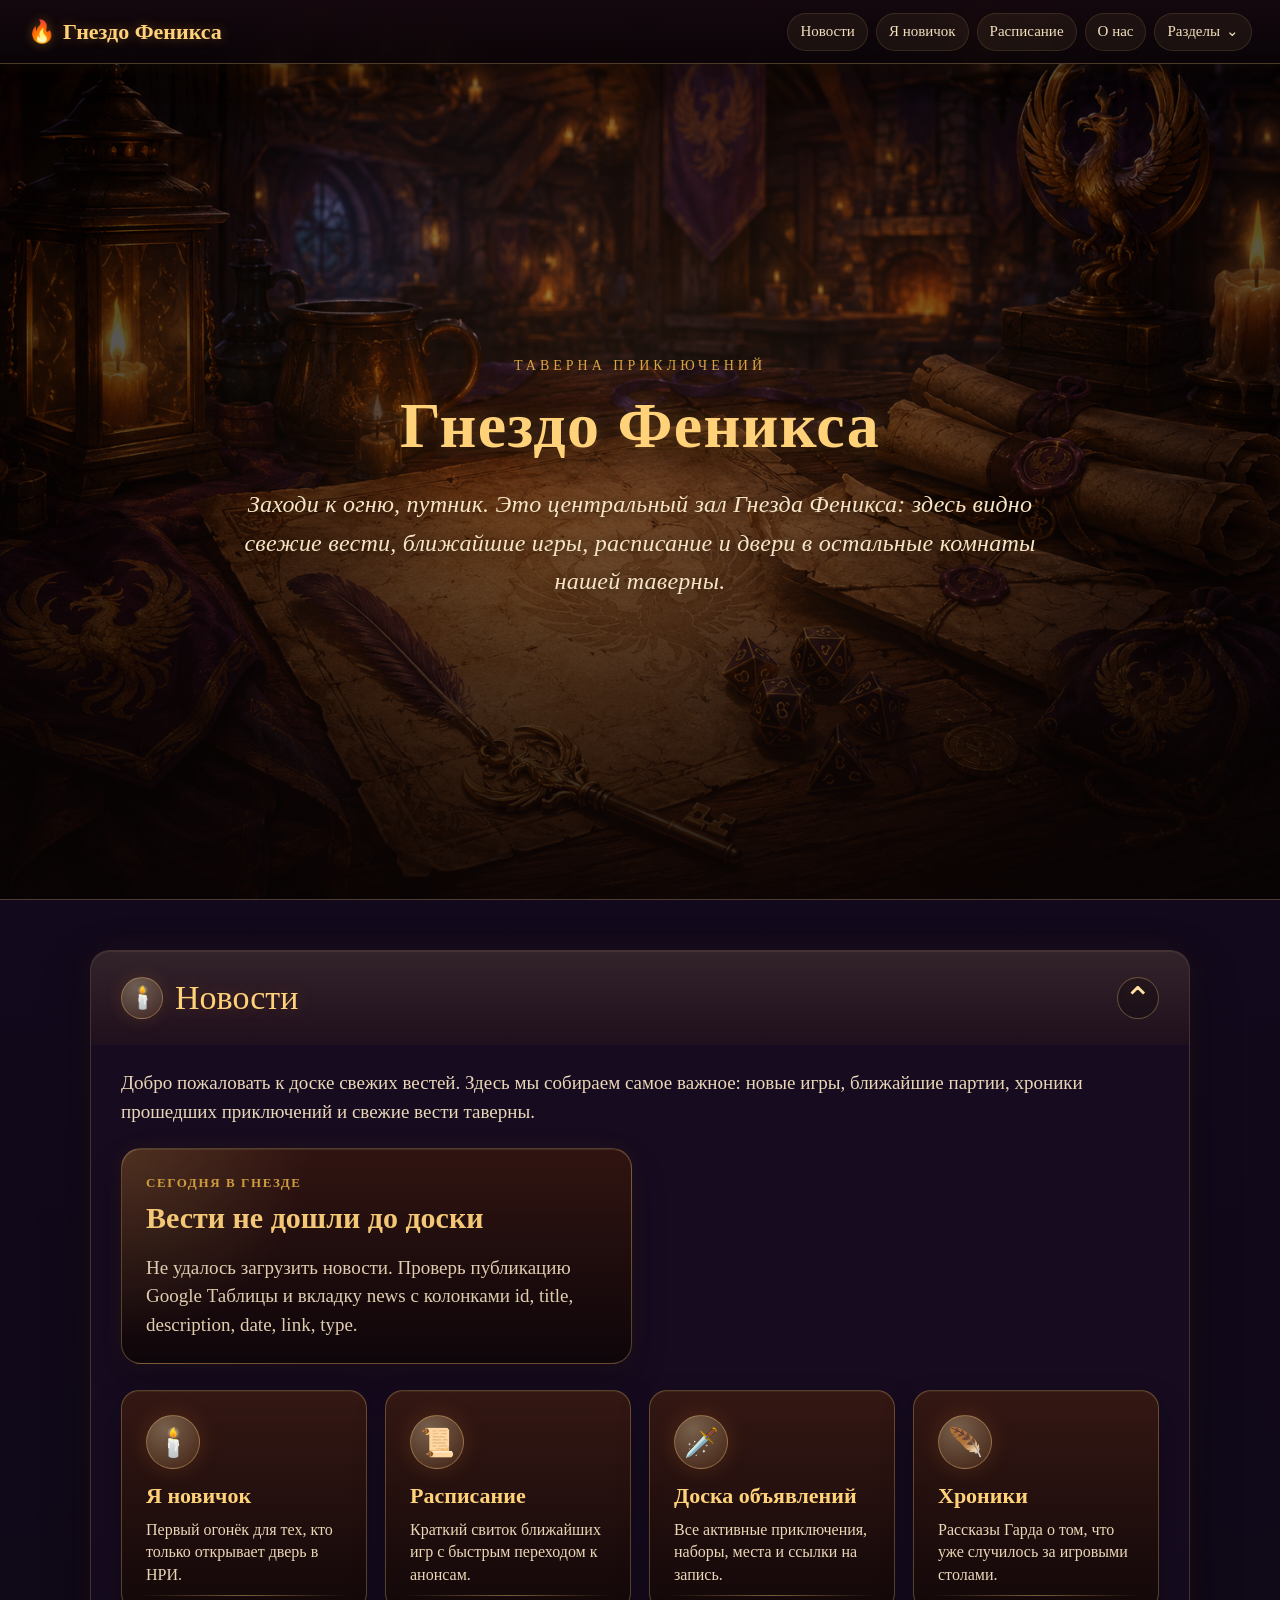
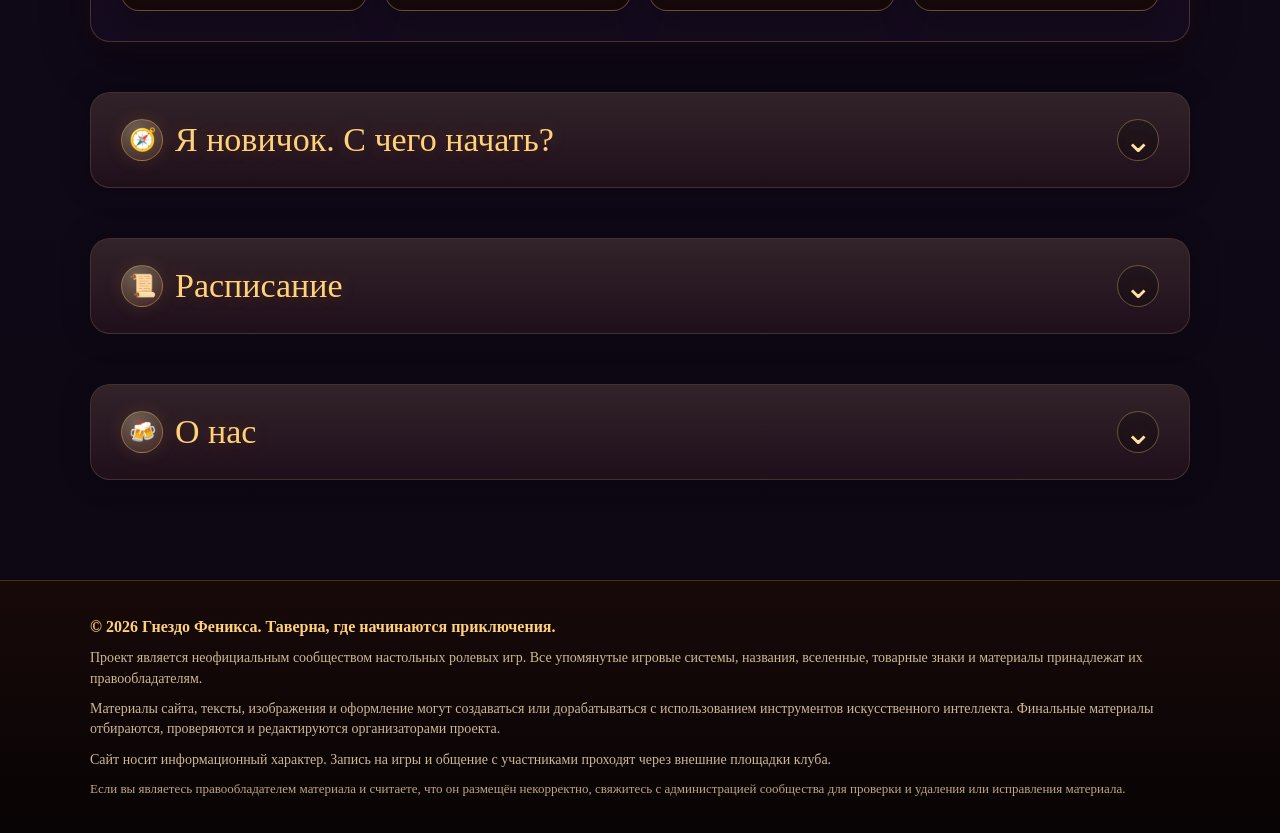
==== index.html @ 1f1a586a "Add files via upload" ====
<!DOCTYPE html>
<html lang="ru">
<head>
  <meta charset="UTF-8" />
  <meta name="viewport" content="width=device-width, initial-scale=1.0" />

  <title>Гнездо Феникса — Таверна приключений</title>
  <link rel="icon" href="favicon.ico" sizes="any" />
  <link rel="icon" type="image/png" sizes="32x32" href="favicon-32.png" />
  <link rel="icon" type="image/png" sizes="16x16" href="favicon-16.png" />
  <link rel="apple-touch-icon" href="apple-touch-icon.png" />
  <link rel="stylesheet" href="style.css?v=3.6.2" />
</head>
<body>
  <nav class="top-nav compact-nav">
    <a href="#" class="nav-logo">🔥 <span>Гнездо Феникса</span></a>

    <button class="nav-menu-toggle" type="button" aria-expanded="false" aria-controls="mainNavLinks">
      ☰ Меню
    </button>

    <div class="nav-links" id="mainNavLinks">
      <a class="nav-link" href="#news">Новости</a>
      <a class="nav-link" href="#newbie">Я новичок</a>
      <a class="nav-link" href="#schedule">Расписание</a>
      <a class="nav-link" href="#about">О нас</a>

      <div class="nav-dropdown">
        <button class="nav-dropdown-toggle" type="button" aria-expanded="false">
          Разделы <span>⌄</span>
        </button>

        <div class="nav-dropdown-menu">
          <a href="games-service.html"><span>🎲</span>Игры под ключ</a>
          <a href="board.html"><span>🗡️</span>Доска объявлений</a>
          <a href="chronicles.html"><span>📖</span>Хроники</a>
          <a href="calendar.html"><span>🗓️</span>Календарь</a>
          <a href="profile.html"><span>🧭</span>Кабинет</a>
        </div>
      </div>
    </div>
  </nav>
  <header class="hero tavern-hero">
    <div class="tavern-background" aria-hidden="true">
      <div class="tavern-layer tavern-deep" data-depth="0.2"></div>
      <div class="tavern-layer tavern-window" data-depth="0.35"></div>
      <div class="tavern-layer tavern-shelves" data-depth="0.55"></div>
      <div class="tavern-layer tavern-fire" data-depth="0.75"></div>
      <div class="tavern-layer tavern-sparks" data-depth="1"></div>
    </div>

    <div class="hero-content tavern-content">
      <p class="eyebrow">Таверна приключений</p>
      <h1>Гнездо Феникса</h1>
      <p class="hero-text">Заходи к огню, путник. Это центральный зал Гнезда Феникса: здесь видно свежие вести, ближайшие игры, расписание и двери в остальные комнаты нашей таверны.</p>
    </div>
  </header>

  <main class="container">
    <section class="section tavern-card-large public-news-section" id="news" data-icon="🕯️">
      <h2>Новости</h2>

      <p>
        Добро пожаловать к доске свежих вестей. Здесь мы собираем самое важное:
        новые игры, ближайшие партии, хроники прошедших приключений и свежие вести таверны.
      </p>

      <div class="news-list" id="newsList">
        <article class="news-bulletin news-empty-card">
          <p class="news-kicker">Сегодня в Гнезде</p>
          <h3>Загружаю свежие вести...</h3>
          <p>Гард листает доску объявлений и ищет самые новые записи.</p>
        </article>
      </div>

      <div class="home-cards tavern-home-cards">
        <a class="hub-card" href="#newbie">
          <span class="hub-icon">🕯️</span>
          <h3>Я новичок</h3>
          <p>Первый огонёк для тех, кто только открывает дверь в НРИ.</p>
        </a>

        <a class="hub-card" href="#schedule">
          <span class="hub-icon">📜</span>
          <h3>Расписание</h3>
          <p>Краткий свиток ближайших игр с быстрым переходом к анонсам.</p>
        </a>

        <a class="hub-card" href="board.html">
          <span class="hub-icon">🗡️</span>
          <h3>Доска объявлений</h3>
          <p>Все активные приключения, наборы, места и ссылки на запись.</p>
        </a>

        <a class="hub-card" href="chronicles.html">
          <span class="hub-icon">🪶</span>
          <h3>Хроники</h3>
          <p>Рассказы Гарда о том, что уже случилось за игровыми столами.</p>
        </a>
      </div>
    </section>

    <section class="section tavern-card-large newbie-guide" id="newbie" data-icon="🧭">
      <h2>Я новичок. С чего начать?</h2>

      <p>
        Если ты впервые заглянул в Гнездо Феникса — проходи, садись ближе к огню.
        Здесь нормально быть новичком: тебе не нужно знать все правила заранее.
        Достаточно выбрать игру, записаться и прийти с желанием играть вместе.
      </p>

      <div class="newbie-path">
        <div class="newbie-step">
          <span>1</span>
          <h3>Посмотри игры</h3>
          <p>
            Открой “Доску объявлений” и выбери приключение, которое тебе интересно
            по названию, описанию, уровню и времени.
          </p>
        </div>

        <div class="newbie-step">
          <span>2</span>
          <h3>Проверь места</h3>
          <p>
            Если написано “Набор открыт”, значит на игру ещё можно записаться.
            Если “Мест нет” — игра уже заполнена.
          </p>
        </div>

        <div class="newbie-step">
          <span>3</span>
          <h3>Открой анонс</h3>
          <p>
            Нажми кнопку “Анонс / запись ВК”. Она откроет пост
            в группе ВК или основную страницу клуба.
          </p>
        </div>

        <div class="newbie-step">
          <span>4</span>
          <h3>Поставь “+”</h3>
          <p>
            Для записи обычно достаточно поставить “+” в комментарии под анонсом
            или написать организатору.
          </p>
        </div>

        <div class="newbie-step">
          <span>5</span>
          <h3>Дождись ответа</h3>
          <p>
            Мастер или организатор подтвердит запись, подскажет детали и скажет,
            что нужно подготовить.
          </p>
        </div>

        <div class="newbie-step">
          <span>6</span>
          <h3>Приходи играть</h3>
          <p>
            Перед игрой проверь время, ссылку на встречу и персонажа. Если персонажа нет —
            не страшно, тебе помогут.
          </p>
        </div>
      </div>

      <div class="newbie-note">
        <h3>Что нужно новичку?</h3>

        <ul>
          <li>Свободное время на игру.</li>
          <li>Желание играть вместе с другими.</li>
          <li>Не бояться задавать вопросы.</li>
        </ul>

        <p>
          В Гнезде Феникса нормально быть новичком. Заходи, садись ближе к огню —
          первую историю мы начнём вместе.
        </p>
      </div>

      <a class="button big" href="board.html">
        Выбрать первую игру
      </a>
    </section>

    <section class="section tavern-card-large" id="schedule" data-icon="📜">
      <h2>Расписание</h2>

      <p>
        Ближайшие игры клуба по датам. Плашки “Набор открыт” и “Мест нет” кликабельные:
        нажми на них, чтобы открыть анонс игры в группе ВК. А полный календарь ждёт
        в отдельной календарной комнате таверны.
      </p>

      <div class="schedule-actions">
        <a class="button big" href="calendar.html">Открыть календарь</a>
      </div>

      <div class="schedule-box" id="scheduleBox">
        <!-- Расписание появится здесь автоматически из Google Таблицы -->
      </div>
    </section>

    <section class="section tavern-card-large about-public-section" id="about" data-icon="🍻">
      <h2>О нас</h2>

      <p>
        Гнездо Феникса — это таверна для тех, кто любит истории, кубики и вечер,
        который внезапно превращается в легенду. Мы собираем игроков за столами,
        помогаем новичкам сделать первый шаг и сохраняем приключения в хрониках,
        чтобы их можно было пересказать у камина.
      </p>

      <div class="about-tavern-box">
        <h3>Что держит нашу таверну на ногах?</h3>
        <ul class="about-list">
          <li><strong>Игры.</strong> Ваншоты, кампейны, мини-кампейны и особые истории от мастеров клуба.</li>
          <li><strong>Понятный вход.</strong> Новичку не нужно быть знатоком правил — мы подскажем, куда нажать и как прийти на игру.</li>
          <li><strong>Живая память.</strong> После игр остаются хроники, последствия, NPC и истории, которые развивают общий архив клуба.</li>
          <li><strong>Уют.</strong> Мы хотим, чтобы сайт ощущался не как сухое расписание, а как дверь в тёплое место, где тебя ждут.</li>
        </ul>
      </div>

      <div class="tavern-feature-grid">
        <div class="feature-card">
          <span>🔥</span>
          <h3>Атмосфера</h3>
          <p>Таверна, свечи, феникс, доска объявлений и рассказы Гарда — всё в одном стиле.</p>
        </div>

        <div class="feature-card">
          <span>🎲</span>
          <h3>Игры</h3>
          <p>Следи за наборами, местами, временем и ссылками на анонсы без долгих поисков.</p>
        </div>

        <div class="feature-card">
          <span>🪶</span>
          <h3>Хроники</h3>
          <p>Прошедшие приключения не пропадают: они превращаются в истории клуба.</p>
        </div>
      </div>

      <h3>Наши площадки</h3>

      <div class="social-links about-social-links">
        <a class="social vk" href="https://vk.com/phoenixdnd" target="_blank" rel="noopener noreferrer">
          Группа ВК
        </a>

        <button class="social soon" data-soon="Telegram">
          Telegram — скоро
        </button>

        <button class="social soon" data-soon="MAX">
          MAX — скоро
        </button>
      </div>
    </section>
  </main>

  <footer class="footer">
    <div class="footer-inner">
      <p class="footer-brand">
        © 2026 Гнездо Феникса. Таверна, где начинаются приключения.
      </p>

      <p>
        Проект является неофициальным сообществом настольных ролевых игр.
        Все упомянутые игровые системы, названия, вселенные, товарные знаки и материалы
        принадлежат их правообладателям.
      </p>

      <p>
        Материалы сайта, тексты, изображения и оформление могут создаваться или дорабатываться
        с использованием инструментов искусственного интеллекта. Финальные материалы отбираются,
        проверяются и редактируются организаторами проекта.
      </p>

      <p>
        Сайт носит информационный характер. Запись на игры и общение с участниками проходят
        через внешние площадки клуба.
      </p>

      <p class="footer-note">
        Если вы являетесь правообладателем материала и считаете, что он размещён некорректно,
        свяжитесь с администрацией сообщества для проверки и удаления или исправления материала.
      </p>
    </div>
  </footer>
  <script src="script.js?v=3.6.2"></script>
  <script src="accordion.js?v=3.6.2"></script>
</body>
</html>
---- style.css ----
* {
  box-sizing: border-box;
}

html {
  scroll-behavior: smooth;
}

body {
  margin: 0;
  font-family: Georgia, "Times New Roman", serif;
  background:
    radial-gradient(circle at top, rgba(255, 180, 70, 0.18), transparent 35%),
    linear-gradient(180deg, #160b22 0%, #0c0712 100%);
  color: #f7ead2;
}

/* Верхнее меню */

.top-nav {
  position: sticky;
  top: 0;
  z-index: 10;
  width: 100%;
  padding: 14px 40px;
  display: flex;
  justify-content: space-between;
  align-items: center;
  background: rgba(12, 7, 18, 0.92);
  border-bottom: 1px solid rgba(255, 206, 126, 0.25);
  backdrop-filter: blur(10px);
}

.nav-logo {
  color: #ffd27a;
  text-decoration: none;
  font-size: 22px;
  font-weight: bold;
  text-shadow: 0 0 12px rgba(255, 174, 58, 0.35);
}

.nav-links {
  display: flex;
  gap: 18px;
  flex-wrap: wrap;
}

.nav-links a {
  color: #f3dfbd;
  text-decoration: none;
  font-size: 16px;
  transition: 0.2s;
}

.nav-links a:hover {
  color: #ffd27a;
}

/* Главный экран */

.hero {
  min-height: 100vh;
  display: flex;
  align-items: center;
  justify-content: center;
  padding: 40px 20px;
  text-align: center;
  background:
    radial-gradient(circle at center, rgba(255, 196, 87, 0.18), transparent 45%),
    linear-gradient(135deg, rgba(65, 31, 88, 0.8), rgba(16, 8, 24, 0.95));
  border-bottom: 1px solid rgba(255, 206, 126, 0.25);
}

.hero-content {
  max-width: 900px;
}

.eyebrow {
  color: #d9a441;
  text-transform: uppercase;
  letter-spacing: 4px;
  font-size: 14px;
  margin-bottom: 15px;
}

h1 {
  margin: 0;
  font-size: 64px;
  color: #ffd27a;
  text-shadow: 0 0 20px rgba(255, 174, 58, 0.4);
}

.hero-text {
  max-width: 700px;
  margin: 25px auto;
  font-size: 22px;
  line-height: 1.5;
  color: #f3dfbd;
}

.main-buttons {
  display: flex;
  flex-wrap: wrap;
  justify-content: center;
  gap: 14px;
  margin-top: 30px;
}

/* Общие кнопки */

.button {
  display: inline-block;
  padding: 14px 22px;
  border: 1px solid #d9a441;
  border-radius: 12px;
  background: rgba(255, 190, 90, 0.12);
  color: #ffe1a3;
  text-decoration: none;
  font-size: 18px;
  transition: 0.2s;
}

.button:hover {
  background: rgba(255, 190, 90, 0.25);
  transform: translateY(-2px);
}

.button.big {
  margin-top: 15px;
  font-size: 20px;
}

.game-button {
  margin-top: 18px;
  font-size: 16px;
  padding: 10px 14px;
}

/* Основная область */

.container {
  width: min(1100px, 92%);
  margin: 0 auto;
  padding: 50px 0;
}

.section {
  margin-bottom: 50px;
  padding: 30px;
  border: 1px solid rgba(255, 206, 126, 0.2);
  border-radius: 20px;
  background: rgba(24, 13, 34, 0.75);
  box-shadow: 0 0 30px rgba(0, 0, 0, 0.25);
}

.section h2 {
  margin-top: 0;
  font-size: 34px;
  color: #ffd27a;
}

.section p {
  font-size: 19px;
  line-height: 1.5;
  color: #ead7b7;
}

/* Приветственный блок */

.welcome-panel {
  text-align: center;
}

.welcome-panel p {
  max-width: 760px;
  margin-left: auto;
  margin-right: auto;
}

.hub-cards {
  display: grid;
  grid-template-columns: repeat(4, 1fr);
  gap: 18px;
  margin-top: 30px;
}

.hub-card {
  min-height: 190px;
  padding: 24px;
  border-radius: 18px;
  border: 1px solid rgba(255, 214, 145, 0.22);
  background:
    linear-gradient(180deg, rgba(255, 214, 145, 0.12), rgba(255, 214, 145, 0.04));
  color: #f7ead2;
  text-decoration: none;
  font-family: inherit;
  text-align: left;
  cursor: pointer;
  transition: 0.2s;
}

.hub-card:hover {
  transform: translateY(-4px);
  border-color: rgba(255, 210, 122, 0.65);
  box-shadow: 0 0 24px rgba(255, 174, 58, 0.16);
}

.hub-icon {
  display: block;
  font-size: 34px;
  margin-bottom: 12px;
}

.hub-card h3 {
  margin: 0 0 10px;
  color: #ffd27a;
  font-size: 22px;
}

.hub-card p {
  margin: 0;
  color: #ead7b7;
  font-size: 16px;
  line-height: 1.4;
}

.soon {
  opacity: 0.75;
}

/* Фильтры */

.filter-panel {
  display: flex;
  flex-wrap: wrap;
  gap: 12px;
  margin: 25px 0 12px;
}

.filter-button {
  padding: 10px 15px;
  border-radius: 999px;
  border: 1px solid rgba(255, 214, 145, 0.28);
  background: rgba(255, 210, 122, 0.08);
  color: #ffe1a3;
  font-family: inherit;
  font-size: 15px;
  cursor: pointer;
  transition: 0.2s;
}

.filter-button:hover {
  background: rgba(255, 210, 122, 0.18);
  transform: translateY(-2px);
}

.filter-button.active {
  background: rgba(255, 210, 122, 0.25);
  border-color: rgba(255, 210, 122, 0.7);
  color: #ffd27a;
}

.games-counter {
  margin: 0 0 20px;
  color: #d9a441;
  font-size: 16px;
}

/* Карточки игр */

.game-list {
  display: grid;
  grid-template-columns: repeat(3, 1fr);
  gap: 18px;
  margin-top: 25px;
}

.game-card {
  padding: 24px;
  border-radius: 18px;
  background: rgba(255, 214, 145, 0.08);
  border: 1px solid rgba(255, 214, 145, 0.22);
}

.game-card-top {
  display: flex;
  justify-content: space-between;
  gap: 12px;
  align-items: flex-start;
  margin-bottom: 10px;
}

.game-type {
  color: #d9a441;
  text-transform: uppercase;
  letter-spacing: 2px;
  font-size: 13px;
  margin: 0 0 10px;
}

.game-card h3 {
  color: #ffd27a;
  margin: 0 0 12px;
  font-size: 24px;
}

.game-meta {
  display: flex;
  flex-wrap: wrap;
  gap: 8px;
  margin-top: 18px;
}

.game-meta span {
  padding: 7px 10px;
  border-radius: 999px;
  background: rgba(255, 210, 122, 0.11);
  border: 1px solid rgba(255, 214, 145, 0.18);
  color: #ffe1a3;
  font-size: 14px;
}

/* Статусы */

.status-badge {
  display: inline-flex;
  align-items: center;
  justify-content: center;
  padding: 7px 11px;
  border-radius: 999px;
  font-size: 13px;
  white-space: nowrap;
  border: 1px solid rgba(255, 214, 145, 0.25);
}

.status-open {
  color: #dfffd8;
  background: rgba(76, 175, 80, 0.16);
  border-color: rgba(126, 255, 137, 0.28);
}

.status-closed {
  color: #ffd6d6;
  background: rgba(190, 50, 50, 0.18);
  border-color: rgba(255, 130, 130, 0.3);
}

.status-soon {
  color: #d9ecff;
  background: rgba(80, 150, 255, 0.16);
  border-color: rgba(130, 180, 255, 0.3);
}

.status-default {
  color: #ffe1a3;
  background: rgba(255, 210, 122, 0.12);
}

/* Запись */

.steps {
  display: grid;
  grid-template-columns: repeat(3, 1fr);
  gap: 18px;
  margin: 25px 0;
}

.step {
  display: flex;
  gap: 14px;
  align-items: flex-start;
  padding: 18px;
  border-radius: 16px;
  background: rgba(255, 214, 145, 0.08);
  border: 1px solid rgba(255, 214, 145, 0.18);
}

.step span {
  min-width: 34px;
  height: 34px;
  border-radius: 50%;
  background: rgba(255, 210, 122, 0.22);
  color: #ffd27a;
  display: flex;
  align-items: center;
  justify-content: center;
  font-weight: bold;
}

.step p {
  margin: 0;
  font-size: 17px;
}

/* Расписание */

.schedule-box {
  margin-top: 25px;
  border-radius: 16px;
  overflow: hidden;
  border: 1px solid rgba(255, 214, 145, 0.22);
}

.schedule-row {
  display: grid;
  grid-template-columns: 120px 1fr 120px 150px;
  gap: 14px;
  align-items: center;
  padding: 16px 18px;
  border-bottom: 1px solid rgba(255, 214, 145, 0.14);
  background: rgba(255, 214, 145, 0.06);
}

.schedule-row:last-child {
  border-bottom: none;
}

.schedule-row strong {
  color: #ffd27a;
}

.schedule-head {
  background: rgba(255, 210, 122, 0.13);
}

.schedule-head span,
.schedule-head strong {
  color: #ffd27a;
  font-weight: bold;
}

/* Календарь */

.calendar-header {
  display: flex;
  justify-content: space-between;
  gap: 18px;
  align-items: center;
  margin-top: 25px;
  margin-bottom: 18px;
}

.calendar-header h3 {
  margin: 0;
  color: #ffd27a;
  font-size: 28px;
  text-align: center;
}

.calendar-nav-button {
  padding: 10px 14px;
  border-radius: 12px;
  border: 1px solid rgba(255, 214, 145, 0.28);
  background: rgba(255, 210, 122, 0.08);
  color: #ffe1a3;
  font-family: inherit;
  font-size: 15px;
  cursor: pointer;
}

.calendar-nav-button:hover {
  background: rgba(255, 210, 122, 0.18);
}

.calendar-weekdays {
  display: grid;
  grid-template-columns: repeat(7, 1fr);
  gap: 8px;
  margin-bottom: 8px;
}

.calendar-weekdays span {
  text-align: center;
  color: #ffd27a;
  font-weight: bold;
}

.calendar-grid {
  display: grid;
  grid-template-columns: repeat(7, 1fr);
  gap: 8px;
}

.calendar-day {
  min-height: 130px;
  padding: 10px;
  border-radius: 14px;
  border: 1px solid rgba(255, 214, 145, 0.18);
  background: rgba(255, 214, 145, 0.05);
}

.calendar-empty {
  opacity: 0.25;
  border-style: dashed;
}

.calendar-day-number {
  color: #ffd27a;
  font-size: 20px;
  font-weight: bold;
}

.calendar-day-label {
  margin: 6px 0 10px;
  font-size: 13px;
  color: #d9a441;
}

.free-day {
  border-color: rgba(126, 255, 137, 0.16);
}

.busy-day {
  background: rgba(255, 210, 122, 0.11);
  border-color: rgba(255, 210, 122, 0.42);
}

.calendar-game {
  margin-top: 8px;
  padding: 8px;
  border-radius: 10px;
  background: rgba(12, 7, 18, 0.65);
  border: 1px solid rgba(255, 214, 145, 0.16);
}

.calendar-game strong {
  display: block;
  color: #f7ead2;
  font-size: 13px;
  line-height: 1.3;
}

.calendar-game span {
  display: inline-flex;
  margin-top: 5px;
  font-size: 12px;
}

.open-date-box {
  margin-top: 30px;
  padding: 22px;
  border-radius: 18px;
  background: rgba(255, 214, 145, 0.06);
  border: 1px solid rgba(255, 214, 145, 0.18);
}

.open-date-box h3 {
  margin-top: 0;
  color: #ffd27a;
  font-size: 24px;
}

.open-date-game {
  display: flex;
  justify-content: space-between;
  gap: 18px;
  align-items: center;
  margin-top: 14px;
  padding: 16px;
  border-radius: 14px;
  background: rgba(12, 7, 18, 0.55);
  border: 1px solid rgba(255, 214, 145, 0.16);
}

.open-date-game strong {
  color: #ffd27a;
}

.open-date-game p {
  margin: 6px 0 0;
  font-size: 15px;
}

/* Кабинет */

.profile-preview {
  display: flex;
  gap: 22px;
  align-items: center;
  margin-top: 25px;
  padding: 24px;
  border-radius: 18px;
  background: rgba(255, 214, 145, 0.08);
  border: 1px solid rgba(255, 214, 145, 0.22);
}

.avatar-placeholder {
  min-width: 90px;
  height: 90px;
  border-radius: 50%;
  border: 1px solid rgba(255, 214, 145, 0.5);
  display: flex;
  align-items: center;
  justify-content: center;
  color: #ffd27a;
  font-size: 42px;
  background: rgba(255, 210, 122, 0.1);
}

.profile-preview h3 {
  margin: 0 0 10px;
  color: #ffd27a;
}

/* Социальные ссылки */

.social-links {
  display: flex;
  flex-wrap: wrap;
  gap: 15px;
}

.social {
  padding: 15px 24px;
  border-radius: 12px;
  border: 1px solid #d9a441;
  font-size: 18px;
  font-family: inherit;
  text-decoration: none;
  color: #ffe1a3;
  background: rgba(255, 190, 90, 0.12);
  cursor: pointer;
}

.social:hover {
  background: rgba(255, 190, 90, 0.25);
}

/* Пустые сообщения */

.empty-message {
  grid-column: 1 / -1;
  padding: 28px;
  border-radius: 18px;
  border: 1px dashed rgba(255, 214, 145, 0.35);
  color: #f4d49a;
  text-align: center;
  font-size: 20px;
  background: rgba(255, 214, 145, 0.05);
}

/* Подвал */

.footer {
  padding: 25px;
  text-align: center;
  color: #bfa77a;
  border-top: 1px solid rgba(255, 206, 126, 0.2);
}

/* Адаптация под маленькие экраны */

@media (max-width: 950px) {
  .hub-cards {
    grid-template-columns: repeat(2, 1fr);
  }

  .calendar-grid,
  .calendar-weekdays {
    grid-template-columns: repeat(2, 1fr);
  }

  .calendar-weekdays {
    display: none;
  }

  .calendar-header {
    flex-direction: column;
  }
}

@media (max-width: 850px) {
  .game-list,
  .steps {
    grid-template-columns: 1fr;
  }

  .schedule-row {
    grid-template-columns: 1fr;
  }

  .game-card-top {
    flex-direction: column;
  }

  .profile-preview {
    flex-direction: column;
    text-align: center;
  }
}

@media (max-width: 600px) {
  h1 {
    font-size: 42px;
  }

  .hero-text {
    font-size: 18px;
  }

  .section {
    padding: 22px;
  }

  .hub-cards {
    grid-template-columns: 1fr;
  }

  .top-nav {
    padding: 12px 18px;
  }

  .nav-logo {
    font-size: 18px;
  }

  .nav-links {
    gap: 10px;
  }

  .nav-links a {
    font-size: 14px;
  }

  .calendar-grid {
    grid-template-columns: 1fr;
  }

  .open-date-game {
    flex-direction: column;
    align-items: flex-start;
  }
}
/* ============================= */
/* v1.5 — оптимизация под телефоны */
/* ============================= */

section {
  scroll-margin-top: 90px;
}

a,
button {
  -webkit-tap-highlight-color: transparent;
}

@media (max-width: 1100px) {
  .container {
    width: 94%;
  }

  .game-list {
    grid-template-columns: repeat(2, 1fr);
  }

  .hub-cards {
    grid-template-columns: repeat(2, 1fr);
  }
}

@media (max-width: 768px) {
  body {
    overflow-x: hidden;
  }

  .top-nav {
    position: sticky;
    flex-direction: column;
    gap: 12px;
    padding: 12px 14px;
  }

  .nav-logo {
    font-size: 20px;
    text-align: center;
  }

  .nav-links {
    width: 100%;
    justify-content: center;
    gap: 8px;
  }

  .nav-links a {
    padding: 8px 10px;
    border-radius: 999px;
    background: rgba(255, 210, 122, 0.08);
    font-size: 14px;
  }

  .hero {
    min-height: auto;
    padding: 70px 18px 55px;
  }

  h1 {
    font-size: 42px;
    line-height: 1.05;
  }

  .eyebrow {
    font-size: 12px;
    letter-spacing: 3px;
  }

  .hero-text {
    font-size: 18px;
    line-height: 1.45;
  }

  .main-buttons {
    flex-direction: column;
    align-items: stretch;
  }

  .main-buttons .button {
    width: 100%;
    text-align: center;
  }

  .container {
    width: 94%;
    padding: 30px 0;
  }

  .section {
    padding: 22px;
    margin-bottom: 30px;
    border-radius: 18px;
  }

  .section h2 {
    font-size: 28px;
  }

  .section p {
    font-size: 17px;
  }

  .hub-cards {
    grid-template-columns: 1fr;
  }

  .hub-card {
    min-height: auto;
    padding: 20px;
  }

  .filter-panel {
    gap: 8px;
  }

  .filter-button {
    flex: 1 1 auto;
    min-width: 130px;
    padding: 11px 12px;
    font-size: 14px;
  }

  .game-list {
    grid-template-columns: 1fr;
  }

  .game-card {
    padding: 20px;
  }

  .game-card-top {
    flex-direction: column;
    gap: 8px;
  }

  .game-meta {
    gap: 7px;
  }

  .game-meta span {
    font-size: 13px;
  }

  .game-button {
    width: 100%;
    text-align: center;
  }

  .steps {
    grid-template-columns: 1fr;
  }

  .schedule-box {
    overflow-x: auto;
  }

  .schedule-row {
    grid-template-columns: 1fr;
    gap: 7px;
    padding: 14px;
  }

  .calendar-header {
    flex-direction: column;
    align-items: stretch;
  }

  .calendar-header h3 {
    order: -1;
    font-size: 26px;
  }

  .calendar-nav-button {
    width: 100%;
    min-height: 44px;
  }

  .calendar-weekdays {
    display: none;
  }

  .calendar-grid {
    grid-template-columns: 1fr;
  }

  .calendar-day {
    min-height: auto;
  }

  .calendar-game {
    padding: 10px;
  }

  .open-date-game {
    flex-direction: column;
    align-items: flex-start;
  }

  .profile-preview {
    flex-direction: column;
    text-align: center;
  }

  .social-links {
    flex-direction: column;
  }

  .social {
    width: 100%;
    text-align: center;
  }

  .footer {
    font-size: 14px;
  }
}

@media (max-width: 420px) {
  .nav-links {
    justify-content: flex-start;
    overflow-x: auto;
    flex-wrap: nowrap;
    padding-bottom: 4px;
  }

  .nav-links a {
    white-space: nowrap;
  }

  h1 {
    font-size: 34px;
  }

  .hero-text {
    font-size: 16px;
  }

  .section {
    padding: 18px;
  }

  .section h2 {
    font-size: 25px;
  }

  .button,
  .social {
    font-size: 16px;
  }

  .hub-icon {
    font-size: 30px;
  }

  .game-card h3 {
    font-size: 22px;
  }

  .status-badge {
    font-size: 12px;
  }
}
/* ============================= */
/* v1.8.1 — живой фон на всех устройствах */
/* ============================= */

.tavern-layer {
  transform: translate(0, 0) scale(1.03);
}

@media (max-width: 768px) {
  .tavern-layer {
    transform: translate(0, 0) scale(1.03) !important;
  }
}
/* ============================= */
/* v1.8.2 — исправление интерактивного фона */
/* ============================= */

.tavern-layer {
  transform: translate3d(var(--parallax-x, 0px), var(--parallax-y, 0px), 0) scale(1.08) !important;
  transition: none !important;
}

.tavern-fire {
  animation:
    tavernFirePulse 1.8s ease-in-out infinite,
    tavernFireMove 5s ease-in-out infinite;
}

.tavern-sparks {
  opacity: 1;
  animation: tavernSparks 6s linear infinite;
}

@keyframes tavernFireMove {
  0%, 100% {
    filter: blur(1px) brightness(1);
  }

  50% {
    filter: blur(2px) brightness(1.25);
  }
}
/* ============================= */
/* v1.9 — статичная тавернная картинка */
/* ============================= */

.tavern-background {
  background:
    linear-gradient(
      180deg,
      rgba(10, 4, 4, 0.28) 0%,
      rgba(10, 4, 4, 0.52) 55%,
      rgba(10, 4, 4, 0.82) 100%
    ),
    radial-gradient(
      circle at center,
      rgba(255, 190, 90, 0.12),
      rgba(0, 0, 0, 0.45) 65%
    ),
    url("images/tavern-bg.png");

  background-size: cover;
  background-position: center;
  background-repeat: no-repeat;
}

.tavern-layer {
  display: none !important;
}

.tavern-hero {
  background: #120709;
}

.tavern-content {
  background:
    linear-gradient(
      180deg,
      rgba(26, 12, 8, 0.70),
      rgba(9, 4, 5, 0.62)
    );

  border: 1px solid rgba(255, 210, 122, 0.32);
  box-shadow:
    0 0 70px rgba(255, 130, 40, 0.16),
    0 18px 90px rgba(0, 0, 0, 0.58);
}

/* На телефоне фон остаётся красивым и не ломает страницу */
@media (max-width: 768px) {
  .tavern-background {
    background-position: center top;
  }

  .tavern-content {
    background:
      linear-gradient(
        180deg,
        rgba(26, 12, 8, 0.78),
        rgba(9, 4, 5, 0.72)
      );
  }
}
/* ============================= */
/* v1.9.2 — фон-картинка напрямую на главном экране */
/* ============================= */

.tavern-hero {
  background:
    linear-gradient(
      180deg,
      rgba(10, 4, 4, 0.20) 0%,
      rgba(10, 4, 4, 0.45) 55%,
      rgba(10, 4, 4, 0.82) 100%
    ),
    radial-gradient(
      circle at center,
      rgba(255, 190, 90, 0.10),
      rgba(0, 0, 0, 0.48) 70%
    ),
    url("images/tavern-bg.png") !important;

  background-size: cover !important;
  background-position: center !important;
  background-repeat: no-repeat !important;
}

/* Старые декоративные интерактивные слои убираем, чтобы они не перекрывали картинку */
.tavern-background {
  display: none !important;
}
/* ============================= */
/* v2.0 — раздел “Я новичок” */
/* ============================= */

.newbie-guide {
  overflow: hidden;
}

.newbie-path {
  display: grid;
  grid-template-columns: repeat(3, 1fr);
  gap: 18px;
  margin: 28px 0;
}

.newbie-step {
  position: relative;
  padding: 22px;
  border-radius: 18px;
  background:
    linear-gradient(180deg, rgba(255, 210, 122, 0.10), rgba(70, 32, 18, 0.22));
  border: 1px solid rgba(255, 210, 122, 0.24);
  box-shadow:
    inset 0 1px 0 rgba(255, 230, 170, 0.07),
    0 12px 28px rgba(0, 0, 0, 0.18);
}

.newbie-step span {
  width: 42px;
  height: 42px;
  display: inline-flex;
  align-items: center;
  justify-content: center;
  margin-bottom: 14px;
  border-radius: 50%;
  color: #ffd27a;
  font-size: 20px;
  font-weight: bold;
  background: rgba(255, 210, 122, 0.18);
  border: 1px solid rgba(255, 210, 122, 0.42);
  box-shadow: 0 0 18px rgba(255, 150, 55, 0.18);
}

.newbie-step h3 {
  margin: 0 0 10px;
  color: #ffd27a;
  font-size: 22px;
}

.newbie-step p {
  margin: 0;
  font-size: 16px;
  line-height: 1.45;
}

.newbie-note {
  margin: 30px 0 24px;
  padding: 24px;
  border-radius: 18px;
  background:
    linear-gradient(180deg, rgba(255, 210, 122, 0.09), rgba(43, 22, 15, 0.34));
  border: 1px solid rgba(255, 210, 122, 0.26);
}

.newbie-note h3 {
  margin-top: 0;
  color: #ffd27a;
  font-size: 24px;
}

.newbie-note ul {
  margin: 16px 0;
  padding-left: 24px;
  color: #f0d6ad;
  font-size: 18px;
  line-height: 1.6;
}

.newbie-note li::marker {
  color: #ffd27a;
}

.newbie-note p {
  margin-bottom: 0;
}

@media (max-width: 950px) {
  .newbie-path {
    grid-template-columns: repeat(2, 1fr);
  }
}

@media (max-width: 650px) {
  .newbie-path {
    grid-template-columns: 1fr;
  }

  .newbie-step {
    padding: 18px;
  }

  .newbie-note {
    padding: 18px;
  }

  .newbie-note ul {
    font-size: 16px;
  }
}
/* ============================= */
/* v2.1 — карточки игр как объявления */
/* ============================= */

.notice-board-section {
  background:
    linear-gradient(180deg, rgba(53, 28, 16, 0.90), rgba(19, 8, 6, 0.88));
}

.notice-board-section h2::before {
  content: "📌 ";
}

.notice-board-section .game-list {
  position: relative;
  padding: 28px;
  border-radius: 22px;
  background:
    linear-gradient(90deg, rgba(92, 50, 27, 0.42), rgba(43, 22, 14, 0.56)),
    repeating-linear-gradient(
      90deg,
      rgba(82, 42, 22, 0.88) 0px,
      rgba(82, 42, 22, 0.88) 34px,
      rgba(66, 33, 18, 0.88) 34px,
      rgba(66, 33, 18, 0.88) 68px
    );
  border: 1px solid rgba(255, 210, 122, 0.25);
  box-shadow:
    inset 0 0 35px rgba(0, 0, 0, 0.42),
    0 18px 45px rgba(0, 0, 0, 0.28);
}

.notice-board-section .game-list::before {
  content: "";
  position: absolute;
  inset: 12px;
  border-radius: 16px;
  border: 1px dashed rgba(255, 220, 150, 0.18);
  pointer-events: none;
}

.notice-board-section .game-card {
  position: relative;
  overflow: visible;
  padding: 26px 22px 24px;
  border-radius: 8px;
  background:
    radial-gradient(circle at top left, rgba(255, 255, 255, 0.34), transparent 28%),
    linear-gradient(180deg, #f3d49a 0%, #d9ad65 100%);
  border: 1px solid rgba(92, 48, 20, 0.55);
  color: #2b160f;
  box-shadow:
    0 12px 22px rgba(0, 0, 0, 0.34),
    inset 0 0 28px rgba(96, 46, 18, 0.14);
  transform: rotate(-0.6deg);
}

.notice-board-section .game-card:nth-child(2n) {
  transform: rotate(0.8deg);
}

.notice-board-section .game-card:nth-child(3n) {
  transform: rotate(-1deg);
}

.notice-board-section .game-card:hover {
  transform: translateY(-5px) rotate(0deg);
  border-color: rgba(255, 235, 170, 0.9);
  box-shadow:
    0 0 24px rgba(255, 190, 90, 0.20),
    0 18px 32px rgba(0, 0, 0, 0.38),
    inset 0 0 28px rgba(96, 46, 18, 0.12);
}

.notice-board-section .game-card::before {
  content: "";
  position: absolute;
  top: 10px;
  left: 50%;
  width: 18px;
  height: 18px;
  transform: translateX(-50%);
  border-radius: 50%;
  background:
    radial-gradient(circle at 35% 35%, #fff1bd, #b66a24 48%, #5b260f 100%);
  box-shadow:
    0 2px 4px rgba(0, 0, 0, 0.42),
    0 0 12px rgba(255, 190, 90, 0.28);
}

.notice-board-section .game-card h3 {
  margin-top: 10px;
  color: #3a1c0d;
  text-shadow: none;
}

.notice-board-section .game-card p {
  color: #4a2a14;
}

.notice-board-section .game-type {
  color: #7b4219;
  font-weight: bold;
}

.notice-board-section .game-meta span {
  background: rgba(83, 39, 14, 0.10);
  border-color: rgba(83, 39, 14, 0.20);
  color: #3a1c0d;
}

.notice-board-section .game-button {
  background:
    linear-gradient(180deg, rgba(72, 35, 16, 0.92), rgba(37, 16, 8, 0.94));
  border-color: rgba(255, 210, 122, 0.55);
  color: #ffe4aa;
}

.notice-board-section .game-button:hover {
  background:
    linear-gradient(180deg, rgba(100, 49, 20, 0.96), rgba(49, 19, 8, 0.96));
}

.notice-board-section .status-badge {
  box-shadow: 0 2px 8px rgba(0, 0, 0, 0.18);
}

.notice-board-section .status-open {
  color: #1d4b19;
  background: rgba(121, 202, 103, 0.28);
  border-color: rgba(32, 105, 32, 0.22);
}

.notice-board-section .status-closed {
  color: #7a1818;
  background: rgba(190, 50, 50, 0.20);
  border-color: rgba(126, 25, 25, 0.22);
}

.notice-board-section .empty-message {
  position: relative;
  z-index: 1;
  background: rgba(243, 212, 154, 0.88);
  color: #3a1c0d;
  border-color: rgba(83, 39, 14, 0.26);
}

@media (max-width: 768px) {
  .notice-board-section .game-list {
    padding: 18px;
  }

  .notice-board-section .game-card,
  .notice-board-section .game-card:nth-child(2n),
  .notice-board-section .game-card:nth-child(3n) {
    transform: none;
  }

  .notice-board-section .game-card:hover {
    transform: translateY(-3px);
  }
}
/* ============================= */
/* v2.2 — картинки анонсов в карточках игр */
/* ============================= */

.game-card-content {
  position: relative;
  z-index: 1;
}

.game-image-wrap {
  position: relative;
  width: 100%;
  aspect-ratio: 4 / 5;
  overflow: hidden;
  background: rgba(12, 7, 18, 0.75);
  border-bottom: 1px solid rgba(255, 210, 122, 0.26);
}

.game-image {
  width: 100%;
  height: 100%;
  display: block;
  object-fit: cover;
}

.notice-board-section .game-card.has-image {
  padding: 0;
  overflow: hidden;
  border-radius: 16px;
  background:
    linear-gradient(180deg, rgba(28, 12, 8, 0.94), rgba(10, 4, 4, 0.96));
  border: 1px solid rgba(255, 210, 122, 0.34);
  color: #f7ead2;
}

.notice-board-section .game-card.has-image::before {
  display: none;
}

.notice-board-section .game-card.has-image .game-card-content {
  padding: 20px;
}

.notice-board-section .game-card.has-image h3 {
  color: #ffd27a;
  text-shadow: 0 0 14px rgba(255, 150, 55, 0.25);
}

.notice-board-section .game-card.has-image p {
  color: #f0d6ad;
}

.notice-board-section .game-card.has-image .game-type {
  color: #d9a441;
}

.notice-board-section .game-card.has-image .game-meta span {
  background: rgba(255, 210, 122, 0.11);
  border-color: rgba(255, 214, 145, 0.18);
  color: #ffe1a3;
}

.notice-board-section .game-card.has-image .game-button {
  width: 100%;
  text-align: center;
}

@media (max-width: 768px) {
  .game-image-wrap {
    aspect-ratio: 16 / 10;
  }
}
/* ============================= */
/* v2.3 — картинка анонса как фон карточки */
/* ============================= */

/* Старый отдельный блок картинки больше не нужен */
.game-image-wrap {
  display: none !important;
}

/* Карточка с картинкой теперь сама становится обложкой */
.notice-board-section .game-card.has-image {
  min-height: 620px;
  padding: 0;
  overflow: hidden;
  display: flex;
  align-items: flex-end;
  border-radius: 18px;

  background-image:
    linear-gradient(
      180deg,
      rgba(0, 0, 0, 0.08) 0%,
      rgba(0, 0, 0, 0.18) 38%,
      rgba(0, 0, 0, 0.78) 74%,
      rgba(0, 0, 0, 0.92) 100%
    ),
    var(--game-image-url);

  background-size: cover;
  background-position: center;
  background-repeat: no-repeat;

  border: 1px solid rgba(255, 210, 122, 0.38);
  color: #f7ead2;
}

/* Убираем кнопку-гвоздик у карточек с картинкой */
.notice-board-section .game-card.has-image::before {
  display: none;
}

/* Текстовая зона поверх картинки */
.notice-board-section .game-card.has-image .game-card-content {
  width: 100%;
  padding: 22px;
  background:
    linear-gradient(
      180deg,
      rgba(12, 5, 5, 0.10) 0%,
      rgba(12, 5, 5, 0.62) 35%,
      rgba(12, 5, 5, 0.88) 100%
    );
  backdrop-filter: blur(2px);
  border-top: 1px solid rgba(255, 210, 122, 0.22);
}

/* Название поверх картинки */
.notice-board-section .game-card.has-image h3 {
  color: #ffd27a;
  text-shadow:
    0 2px 6px rgba(0, 0, 0, 0.85),
    0 0 18px rgba(255, 150, 55, 0.35);
}

/* Описание поверх картинки */
.notice-board-section .game-card.has-image p {
  color: #f7dfba;
  text-shadow: 0 2px 5px rgba(0, 0, 0, 0.85);
}

/* Тип игры */
.notice-board-section .game-card.has-image .game-type {
  color: #ffd27a;
  text-shadow: 0 2px 5px rgba(0, 0, 0, 0.85);
}

/* Метки дата/время/мастер */
.notice-board-section .game-card.has-image .game-meta span {
  background: rgba(0, 0, 0, 0.46);
  border-color: rgba(255, 214, 145, 0.24);
  color: #ffe1a3;
  backdrop-filter: blur(3px);
}

/* Кнопка записи */
.notice-board-section .game-card.has-image .game-button {
  width: 100%;
  text-align: center;
  background:
    linear-gradient(180deg, rgba(255, 210, 122, 0.26), rgba(122, 48, 22, 0.42));
  border-color: rgba(255, 210, 122, 0.62);
  box-shadow: 0 0 18px rgba(255, 150, 55, 0.18);
}

/* Статус на картинке */
.notice-board-section .game-card.has-image .status-badge {
  background: rgba(0, 0, 0, 0.48);
  backdrop-filter: blur(3px);
}

/* На телефоне карточка ниже, чтобы не была огромной */
@media (max-width: 768px) {
  .notice-board-section .game-card.has-image {
    min-height: 520px;
  }

  .notice-board-section .game-card.has-image .game-card-content {
    padding: 18px;
  }
}

@media (max-width: 420px) {
  .notice-board-section .game-card.has-image {
    min-height: 470px;
  }
}
/* ============================= */
/* v2.4 — раскрывающиеся разделы */
/* ============================= */

.accordion-section {
  padding: 0;
  overflow: hidden;
}

.accordion-title {
  width: 100%;
  padding: 26px 30px;
  display: flex;
  align-items: center;
  justify-content: space-between;
  gap: 18px;
  border: none;
  background:
    linear-gradient(180deg, rgba(255, 210, 122, 0.12), rgba(70, 32, 18, 0.20));
  color: #ffd27a;
  font-family: Georgia, "Times New Roman", serif;
  font-size: 34px;
  text-align: left;
  cursor: pointer;
  text-shadow: 0 0 18px rgba(255, 130, 40, 0.22);
}

.accordion-title:hover {
  background:
    linear-gradient(180deg, rgba(255, 210, 122, 0.18), rgba(100, 45, 20, 0.26));
}

.accordion-icon {
  min-width: 42px;
  height: 42px;
  display: inline-flex;
  align-items: center;
  justify-content: center;
  border-radius: 50%;
  color: #ffe1a3;
  background: rgba(0, 0, 0, 0.24);
  border: 1px solid rgba(255, 210, 122, 0.32);
  transition: 0.25s;
}

.accordion-body {
  display: none;
  padding: 0 30px 30px;
}

.accordion-section.open .accordion-body {
  display: block;
}

.accordion-section.open .accordion-icon {
  transform: rotate(180deg);
}

.accordion-section.open {
  box-shadow:
    inset 0 1px 0 rgba(255, 230, 170, 0.08),
    0 18px 50px rgba(0, 0, 0, 0.32),
    0 0 28px rgba(255, 150, 55, 0.06);
}

/* Чтобы у разделов внутри аккордеона не было лишнего верхнего отступа */
.accordion-body > p:first-child {
  margin-top: 0;
  padding-top: 24px;
}

/* Доска объявлений внутри раскрывающегося блока */
.accordion-body .filter-panel {
  margin-top: 24px;
}

/* Мобильная версия */
@media (max-width: 768px) {
  .accordion-title {
    padding: 20px;
    font-size: 26px;
  }

  .accordion-body {
    padding: 0 20px 22px;
  }

  .accordion-icon {
    min-width: 36px;
    height: 36px;
  }
}

@media (max-width: 420px) {
  .accordion-title {
    font-size: 23px;
  }
}
/* ============================= */
/* v2.5 — оптимизация под телефоны и разные экраны */
/* ============================= */

/* Общая защита от горизонтальной прокрутки */
html,
body {
  max-width: 100%;
  overflow-x: hidden;
}

img {
  max-width: 100%;
}

/* Удобные нажатия пальцем */
a,
button {
  touch-action: manipulation;
}

.button,
.social,
.filter-button,
.calendar-nav-button,
.accordion-title {
  min-height: 44px;
}

/* Чтобы якоря не прятались под верхним меню */
section {
  scroll-margin-top: 90px;
}

/* Большие планшеты и небольшие ноутбуки */
@media (max-width: 1100px) {
  .container {
    width: 94%;
  }

  .hub-cards {
    grid-template-columns: repeat(2, 1fr);
  }

  .game-list {
    grid-template-columns: repeat(2, 1fr);
  }

  .notice-board-section .game-card.has-image {
    min-height: 560px;
  }

  .calendar-grid,
  .calendar-weekdays {
    grid-template-columns: repeat(4, 1fr);
  }

  .calendar-weekdays {
    display: none;
  }
}

/* Планшеты и телефоны */
@media (max-width: 768px) {
  body {
    font-size: 16px;
  }

  .top-nav {
    position: sticky;
    top: 0;
    flex-direction: column;
    align-items: stretch;
    gap: 10px;
    padding: 10px 12px;
  }

  .nav-logo {
    text-align: center;
    font-size: 19px;
  }

  .nav-links {
    width: 100%;
    display: flex;
    flex-wrap: nowrap;
    justify-content: flex-start;
    gap: 8px;
    overflow-x: auto;
    padding-bottom: 4px;
    scrollbar-width: thin;
  }

  .nav-links a {
    flex: 0 0 auto;
    white-space: nowrap;
    padding: 8px 11px;
    border-radius: 999px;
    background: rgba(255, 210, 122, 0.08);
    font-size: 14px;
  }

  .hero {
    min-height: auto;
    padding: 72px 14px 48px;
  }

  .tavern-hero {
    background-position: center top !important;
  }

  .tavern-content {
    width: 100%;
    padding: 22px;
    border-radius: 20px;
  }

  h1 {
    font-size: 38px;
    line-height: 1.05;
  }

  .eyebrow {
    font-size: 12px;
    letter-spacing: 2px;
  }

  .hero-text {
    font-size: 16px;
    line-height: 1.45;
  }

  .main-buttons {
    flex-direction: column;
    align-items: stretch;
    gap: 10px;
  }

  .main-buttons .button {
    width: 100%;
    text-align: center;
  }

  .container {
    width: 94%;
    padding: 28px 0;
  }

  .section {
    margin-bottom: 24px;
    border-radius: 18px;
  }

  .accordion-title {
    padding: 18px;
    font-size: 24px;
    line-height: 1.15;
  }

  .accordion-icon {
    min-width: 34px;
    height: 34px;
    font-size: 18px;
  }

  .accordion-body {
    padding: 0 16px 20px;
  }

  .accordion-body > p:first-child {
    padding-top: 18px;
  }

  .section p {
    font-size: 16px;
    line-height: 1.45;
  }

  .hub-cards {
    grid-template-columns: 1fr;
    gap: 14px;
  }

  .hub-card {
    min-height: auto;
    padding: 18px;
  }

  .hub-card h3 {
    font-size: 21px;
  }

  .hub-card p {
    font-size: 15px;
  }

  .filter-panel {
    display: flex;
    flex-wrap: nowrap;
    overflow-x: auto;
    gap: 8px;
    padding-bottom: 6px;
  }

  .filter-button {
    flex: 0 0 auto;
    white-space: nowrap;
    padding: 10px 13px;
    font-size: 14px;
  }

  .game-list {
    grid-template-columns: 1fr;
    gap: 18px;
  }

  .notice-board-section .game-list {
    padding: 14px;
    border-radius: 18px;
  }

  .notice-board-section .game-card {
    transform: none !important;
  }

  .notice-board-section .game-card:hover {
    transform: translateY(-3px) !important;
  }

  .notice-board-section .game-card.has-image {
    min-height: 520px;
    background-position: center;
  }

  .notice-board-section .game-card.has-image .game-card-content {
    padding: 18px;
    background:
      linear-gradient(
        180deg,
        rgba(12, 5, 5, 0.12) 0%,
        rgba(12, 5, 5, 0.68) 32%,
        rgba(12, 5, 5, 0.94) 100%
      );
  }

  .game-card h3 {
    font-size: 23px;
    line-height: 1.15;
  }

  .game-card p {
    font-size: 15px;
    line-height: 1.4;
  }

  .game-card-top {
    flex-direction: column;
    align-items: flex-start;
    gap: 8px;
  }

  .game-meta {
    gap: 7px;
  }

  .game-meta span {
    font-size: 13px;
    line-height: 1.25;
  }

  .game-button {
    width: 100%;
    text-align: center;
  }

  .newbie-path {
    grid-template-columns: 1fr;
  }

  .newbie-step {
    padding: 18px;
  }

  .newbie-note {
    padding: 18px;
  }

  .steps {
    grid-template-columns: 1fr;
  }

  .step {
    padding: 16px;
  }

  .schedule-box {
    overflow: hidden;
  }

  .schedule-row {
    grid-template-columns: 1fr;
    gap: 7px;
    padding: 14px;
  }

  .schedule-head {
    display: none;
  }

  .calendar-header {
    flex-direction: column;
    align-items: stretch;
    gap: 10px;
  }

  .calendar-header h3 {
    order: -1;
    font-size: 24px;
  }

  .calendar-nav-button {
    width: 100%;
  }

  .calendar-weekdays {
    display: none;
  }

  .calendar-grid {
    grid-template-columns: 1fr;
    gap: 10px;
  }

  .calendar-day {
    min-height: auto;
    padding: 14px;
  }

  .calendar-game {
    padding: 10px;
  }

  .open-date-box {
    padding: 18px;
  }

  .open-date-game {
    flex-direction: column;
    align-items: flex-start;
    gap: 10px;
  }

  .profile-preview {
    flex-direction: column;
    text-align: center;
    padding: 18px;
  }

  .avatar-placeholder {
    min-width: 78px;
    width: 78px;
    height: 78px;
    font-size: 34px;
  }

  .social-links {
    flex-direction: column;
  }

  .social {
    width: 100%;
    text-align: center;
  }

  .footer {
    padding: 20px 14px;
    font-size: 14px;
  }

  /* На телефоне уменьшаем тяжёлые эффекты */
  .tavern-content,
  .game-card,
  .hub-card,
  .section {
    backdrop-filter: none;
  }
}

/* Маленькие телефоны */
@media (max-width: 480px) {
  .top-nav {
    padding: 9px 10px;
  }

  .nav-logo {
    font-size: 18px;
  }

  .nav-links a {
    font-size: 13px;
    padding: 8px 10px;
  }

  .hero {
    padding: 58px 12px 38px;
  }

  .tavern-content {
    padding: 18px;
  }

  h1 {
    font-size: 32px;
  }

  .hero-text {
    font-size: 15px;
  }

  .button,
  .social {
    font-size: 16px;
    padding: 12px 16px;
  }

  .accordion-title {
    padding: 16px;
    font-size: 22px;
  }

  .accordion-body {
    padding: 0 14px 18px;
  }

  .notice-board-section .game-list {
    padding: 10px;
  }

  .notice-board-section .game-card.has-image {
    min-height: 460px;
  }

  .notice-board-section .game-card.has-image .game-card-content {
    padding: 16px;
  }

  .game-card h3 {
    font-size: 21px;
  }

  .game-card p {
    font-size: 14px;
  }

  .game-type {
    font-size: 12px;
  }

  .status-badge {
    font-size: 12px;
    padding: 6px 9px;
  }

  .game-meta span {
    font-size: 12px;
  }

  .section p {
    font-size: 15px;
  }

  .newbie-step h3,
  .hub-card h3 {
    font-size: 20px;
  }
}

/* Очень узкие экраны */
@media (max-width: 360px) {
  h1 {
    font-size: 28px;
  }

  .accordion-title {
    font-size: 20px;
  }

  .notice-board-section .game-card.has-image {
    min-height: 420px;
  }

  .game-card h3 {
    font-size: 19px;
  }

  .button,
  .social,
  .filter-button {
    font-size: 14px;
  }
}
/* ============================= */
/* v2.6 — фиксированный текст на анонсах */
/* ============================= */

/* Карточка с картинкой: текст всегда закреплён внизу */
.notice-board-section .game-card.has-image {
  position: relative;
  min-height: 620px;
  display: block;
  background-image:
    linear-gradient(
      180deg,
      rgba(0, 0, 0, 0.08) 0%,
      rgba(0, 0, 0, 0.16) 38%,
      rgba(0, 0, 0, 0.56) 68%,
      rgba(0, 0, 0, 0.92) 100%
    ),
    var(--game-image-url);
  background-size: cover;
  background-position: center;
  background-repeat: no-repeat;
}

/* Нижняя текстовая плашка */
.notice-board-section .game-card.has-image .game-card-content {
  position: absolute;
  left: 0;
  right: 0;
  bottom: 0;

  width: 100%;
  padding: 20px;

  background:
    linear-gradient(
      180deg,
      rgba(8, 3, 3, 0.18) 0%,
      rgba(8, 3, 3, 0.78) 34%,
      rgba(8, 3, 3, 0.96) 100%
    );

  border-top: 1px solid rgba(255, 210, 122, 0.28);
  backdrop-filter: blur(3px);
}

/* Верхняя строка внутри карточки */
.notice-board-section .game-card.has-image .game-card-top {
  display: flex;
  flex-direction: row;
  justify-content: space-between;
  align-items: flex-start;
  gap: 10px;
  margin-bottom: 10px;
}

/* Название фиксированное и читаемое */
.notice-board-section .game-card.has-image h3 {
  margin: 0 0 12px;
  color: #ffd27a;
  font-size: 24px;
  line-height: 1.15;
  text-shadow:
    0 2px 8px rgba(0, 0, 0, 0.95),
    0 0 18px rgba(255, 150, 55, 0.42);
}

/* Тип игры */
.notice-board-section .game-card.has-image .game-type {
  margin: 0;
  color: #ffe1a3;
  font-weight: bold;
  text-shadow:
    0 2px 6px rgba(0, 0, 0, 0.95),
    0 0 12px rgba(255, 190, 90, 0.34);
}

/* Раскрывающийся логлайн */
.game-description-details {
  margin: 0 0 14px;
  border-radius: 12px;
  background: rgba(0, 0, 0, 0.38);
  border: 1px solid rgba(255, 210, 122, 0.22);
  overflow: hidden;
}

.game-description-details summary {
  padding: 10px 12px;
  color: #ffe1a3;
  font-weight: bold;
  cursor: pointer;
  list-style: none;
  user-select: none;
}

.game-description-details summary::-webkit-details-marker {
  display: none;
}

.game-description-details summary::after {
  content: " ⌄";
  color: #ffd27a;
}

.game-description-details[open] summary::after {
  content: " ⌃";
}

.game-description-details p {
  margin: 0;
  padding: 0 12px 12px;
  color: #f7dfba;
  font-size: 15px;
  line-height: 1.4;
  text-shadow: 0 2px 5px rgba(0, 0, 0, 0.95);
}

/* Метки даты и информации */
.notice-board-section .game-card.has-image .game-meta {
  margin-top: 12px;
}

.notice-board-section .game-card.has-image .game-meta span {
  background: rgba(0, 0, 0, 0.58);
  border-color: rgba(255, 214, 145, 0.30);
  color: #ffe1a3;
  backdrop-filter: blur(3px);
  box-shadow: 0 2px 8px rgba(0, 0, 0, 0.30);
}

/* Кнопка записи */
.notice-board-section .game-card.has-image .game-button {
  width: 100%;
  margin-top: 16px;
  text-align: center;
  background:
    linear-gradient(180deg, rgba(255, 210, 122, 0.30), rgba(122, 48, 22, 0.54));
  border-color: rgba(255, 210, 122, 0.72);
  box-shadow:
    0 0 18px rgba(255, 150, 55, 0.24),
    inset 0 1px 0 rgba(255, 235, 190, 0.12);
}

/* ============================= */
/* v2.6 — яркий статус набора */
/* ============================= */

.status-badge {
  font-weight: bold;
  letter-spacing: 0.3px;
  text-shadow: none;
}

/* Набор открыт — яркий зелёный огонёк */
.status-open {
  color: #062d0a !important;
  background:
    linear-gradient(180deg, #baff8f 0%, #45d651 100%) !important;
  border-color: rgba(196, 255, 158, 0.95) !important;
  box-shadow:
    0 0 12px rgba(83, 255, 91, 0.75),
    0 0 24px rgba(83, 255, 91, 0.28),
    inset 0 1px 0 rgba(255, 255, 255, 0.45) !important;
}

/* Мест нет — яркий красный огонёк */
.status-closed {
  color: #fff2f2 !important;
  background:
    linear-gradient(180deg, #ff6b6b 0%, #b51414 100%) !important;
  border-color: rgba(255, 160, 160, 0.95) !important;
  box-shadow:
    0 0 12px rgba(255, 70, 70, 0.75),
    0 0 24px rgba(255, 70, 70, 0.28),
    inset 0 1px 0 rgba(255, 255, 255, 0.25) !important;
}

/* На картинках статус ещё заметнее */
.notice-board-section .game-card.has-image .status-badge {
  padding: 8px 12px;
  font-size: 13px;
  border-width: 2px;
  text-transform: uppercase;
}

/* Бумажные карточки тоже получают раскрывающийся логлайн */
.notice-board-section .game-card:not(.has-image) .game-description-details {
  background: rgba(83, 39, 14, 0.12);
  border-color: rgba(83, 39, 14, 0.20);
}

.notice-board-section .game-card:not(.has-image) .game-description-details summary {
  color: #3a1c0d;
}

.notice-board-section .game-card:not(.has-image) .game-description-details p {
  color: #4a2a14;
  text-shadow: none;
}

/* Телефоны */
@media (max-width: 768px) {
  .notice-board-section .game-card.has-image {
    min-height: 540px;
  }

  .notice-board-section .game-card.has-image .game-card-content {
    padding: 18px;
  }

  .notice-board-section .game-card.has-image h3 {
    font-size: 23px;
  }

  .game-description-details p {
    font-size: 14px;
  }
}

@media (max-width: 420px) {
  .notice-board-section .game-card.has-image {
    min-height: 500px;
  }

  .notice-board-section .game-card.has-image .game-card-content {
    padding: 16px;
  }

  .notice-board-section .game-card.has-image h3 {
    font-size: 21px;
  }

  .notice-board-section .game-card.has-image .status-badge {
    font-size: 11px;
    padding: 7px 9px;
  }
}
/* ============================= */
/* v2.7 — чистый главный экран + закреплённое меню */
/* ============================= */

/* Убираем лишний нижний отступ, который раньше был нужен под кнопки */
.tavern-content .hero-text {
  margin-bottom: 0;
}

/* На компьютере верхнее меню всегда едет вместе со страницей */
@media (min-width: 769px) {
  .top-nav {
    position: fixed !important;
    top: 0;
    left: 0;
    right: 0;
    z-index: 9999;

    background:
      linear-gradient(180deg, rgba(20, 8, 14, 0.96), rgba(10, 4, 8, 0.92));

    backdrop-filter: blur(12px);
    box-shadow:
      0 8px 28px rgba(0, 0, 0, 0.38),
      0 0 18px rgba(255, 150, 55, 0.08);
  }

  /* Чтобы главный экран не залезал под закреплённое меню */
  .tavern-hero {
    padding-top: 86px;
  }

  /* Навигация справа выглядит аккуратнее */
  .nav-links {
    align-items: center;
  }

  .nav-links a {
    padding: 8px 10px;
    border-radius: 999px;
  }

  .nav-links a:hover {
    background: rgba(255, 210, 122, 0.10);
  }
}

/* На телефонах оставляем уже удобную мобильную логику */
@media (max-width: 768px) {
  .top-nav {
    position: sticky !important;
    top: 0;
    z-index: 9999;
  }

  .tavern-hero {
    padding-top: 72px;
  }
}
/* ============================= */
/* v2.8 — юридический подвал */
/* ============================= */

.footer {
  padding: 34px 18px;
  border-top: 1px solid rgba(255, 210, 122, 0.24);
  background:
    linear-gradient(180deg, rgba(24, 10, 8, 0.94), rgba(8, 3, 4, 0.98));
  color: #cdb98f;
}

.footer-inner {
  width: min(1100px, 94%);
  margin: 0 auto;
  display: grid;
  gap: 10px;
  text-align: left;
}

.footer p {
  margin: 0;
  font-size: 14px;
  line-height: 1.45;
  color: #cdb98f;
}

.footer-brand {
  color: #ffd27a !important;
  font-size: 16px !important;
  font-weight: bold;
}

.footer-note {
  color: #bfa77a !important;
  font-size: 13px !important;
}

@media (max-width: 768px) {
  .footer {
    padding: 28px 14px;
  }

  .footer-inner {
    width: 94%;
  }

  .footer p {
    font-size: 13px;
  }

  .footer-brand {
    font-size: 15px !important;
  }
}
/* ============================= */
/* v2.11 — выпадающие фильтры */
/* ============================= */

.dropdown-filter-panel {
  display: grid;
  grid-template-columns: repeat(4, minmax(160px, 1fr));
  gap: 14px;
  align-items: end;
}

.filter-field {
  display: grid;
  gap: 7px;
}

.filter-field span {
  color: #ffd27a;
  font-size: 14px;
  font-weight: bold;
}

.filter-field select {
  width: 100%;
  min-height: 46px;
  padding: 10px 12px;
  border-radius: 12px;

  color: #ffe1a3;
  background:
    linear-gradient(180deg, rgba(45, 18, 12, 0.96), rgba(14, 6, 8, 0.96));

  border: 1px solid rgba(255, 210, 122, 0.38);
  outline: none;

  font-size: 15px;
  cursor: pointer;
  box-shadow:
    0 6px 18px rgba(0, 0, 0, 0.24),
    inset 0 1px 0 rgba(255, 235, 190, 0.08);
}

.filter-field select:focus {
  border-color: rgba(255, 210, 122, 0.82);
  box-shadow:
    0 0 0 3px rgba(255, 210, 122, 0.12),
    0 6px 18px rgba(0, 0, 0, 0.24);
}

.filter-field option {
  color: #1a0b08;
  background: #f3d49a;
}

.filter-reset-button {
  min-height: 46px;
  padding: 10px 14px;
  border-radius: 12px;

  color: #ffd27a;
  background: rgba(0, 0, 0, 0.28);
  border: 1px solid rgba(255, 210, 122, 0.34);

  font-weight: bold;
  cursor: pointer;
}

.filter-reset-button:hover {
  background: rgba(255, 210, 122, 0.12);
  border-color: rgba(255, 210, 122, 0.62);
}

@media (max-width: 900px) {
  .dropdown-filter-panel {
    grid-template-columns: repeat(2, 1fr);
  }
}

@media (max-width: 520px) {
  .dropdown-filter-panel {
    grid-template-columns: 1fr;
  }

  .filter-field select,
  .filter-reset-button {
    width: 100%;
  }
}
/* ============================= */
/* v2.12 — закреплённое меню на телефоне */
/* ============================= */

/* Теперь верхнее меню закреплено и на телефонах тоже */
@media (max-width: 768px) {
  .top-nav {
    position: fixed !important;
    top: 0;
    left: 0;
    right: 0;
    z-index: 10000;

    background:
      linear-gradient(180deg, rgba(20, 8, 14, 0.98), rgba(10, 4, 8, 0.94));

    box-shadow:
      0 8px 28px rgba(0, 0, 0, 0.45),
      0 0 18px rgba(255, 150, 55, 0.10);
  }

  /* Чтобы главный экран не залезал под меню */
  .hero,
  .tavern-hero {
    padding-top: 118px !important;
  }

  /* Чтобы при нажатии на пункты меню разделы не прятались под верхней панелью */
  section {
    scroll-margin-top: 118px;
  }
}

/* Для совсем маленьких телефонов меню чуть компактнее */
@media (max-width: 420px) {
  .top-nav {
    padding: 8px 10px;
  }

  .nav-logo {
    font-size: 17px;
  }

  .nav-links a {
    font-size: 12px;
    padding: 7px 9px;
  }

  .hero,
  .tavern-hero {
    padding-top: 108px !important;
  }

  section {
    scroll-margin-top: 108px;
  }
}
/* ============================= */
/* v2.13 — дайджесты */
/* ============================= */

.digest-section {
  position: relative;
}

.digest-picker {
  display: grid;
  gap: 8px;
  margin-top: 22px;
  margin-bottom: 18px;
}

.digest-picker label {
  color: #ffd27a;
  font-weight: bold;
}

.digest-picker select {
  width: 100%;
  min-height: 48px;
  padding: 10px 12px;
  border-radius: 12px;

  color: #ffe1a3;
  background:
    linear-gradient(180deg, rgba(45, 18, 12, 0.96), rgba(14, 6, 8, 0.96));

  border: 1px solid rgba(255, 210, 122, 0.38);
  outline: none;
  font-size: 16px;
  cursor: pointer;
}

.digest-picker option {
  color: #1a0b08;
  background: #f3d49a;
}

.digest-preview {
  margin-top: 16px;
}

.digest-card {
  padding: 22px;
  border-radius: 18px;

  background:
    linear-gradient(180deg, rgba(36, 14, 10, 0.92), rgba(12, 5, 7, 0.96));

  border: 1px solid rgba(255, 210, 122, 0.28);
  box-shadow:
    0 14px 34px rgba(0, 0, 0, 0.28),
    inset 0 1px 0 rgba(255, 235, 190, 0.08);
}

.digest-category {
  margin: 0 0 8px;
  color: #d9a441;
  font-weight: bold;
  text-transform: uppercase;
  letter-spacing: 1px;
  font-size: 13px;
}

.digest-card h3 {
  margin: 0 0 10px;
  color: #ffd27a;
  font-size: 26px;
}

.digest-date {
  color: #ffe1a3;
}

.digest-button {
  margin-top: 12px;
}

.digest-empty {
  color: #cdb98f;
  font-style: italic;
}

@media (max-width: 768px) {
  .digest-card {
    padding: 18px;
  }

  .digest-card h3 {
    font-size: 22px;
  }
}

/* ============================= */
/* v3.0 — отдельные страницы и главная */
/* ============================= */

.page-hero {
  min-height: 46vh;
}

.page-hero .tavern-content {
  max-width: 960px;
}

.home-cards,
.service-grid {
  display: grid;
  grid-template-columns: repeat(3, 1fr);
  gap: 18px;
  margin-top: 26px;
}

.schedule-actions {
  margin: 18px 0 22px;
}

#about h3,
#games-service h3 {
  color: #ffd27a;
  font-size: 24px;
}

.about-social-links {
  margin-top: 18px;
}

.service-card {
  min-height: 180px;
  padding: 22px;
  border-radius: 18px;
  background:
    linear-gradient(180deg, rgba(255, 210, 122, 0.10), rgba(70, 32, 18, 0.22));
  border: 1px solid rgba(255, 210, 122, 0.24);
  box-shadow:
    inset 0 1px 0 rgba(255, 230, 170, 0.07),
    0 12px 28px rgba(0, 0, 0, 0.18);
}

.service-card h3 {
  margin-top: 0;
}

.service-card p {
  margin-bottom: 0;
}

@media (max-width: 900px) {
  .home-cards,
  .service-grid {
    grid-template-columns: 1fr;
  }

  .page-hero {
    min-height: auto;
  }
}

/* ============================= */
/* v2.15 — понятные места в карточках игр */
/* ============================= */

.game-seats-card {
  margin-top: 14px;
  padding: 13px;
  border-radius: 14px;
  background: rgba(0, 0, 0, 0.42);
  border: 1px solid rgba(255, 210, 122, 0.28);
  box-shadow:
    0 8px 18px rgba(0, 0, 0, 0.22),
    inset 0 1px 0 rgba(255, 235, 190, 0.08);
}

.game-seats-header {
  display: flex;
  justify-content: space-between;
  align-items: center;
  gap: 10px;
  margin-bottom: 10px;
}

.game-seats-title {
  color: #ffd27a;
  font-weight: bold;
  font-size: 15px;
}

.game-seats-status {
  padding: 5px 9px;
  border-radius: 999px;
  font-size: 12px;
  font-weight: bold;
  white-space: nowrap;
}

.game-seats-numbers {
  display: grid;
  grid-template-columns: repeat(3, 1fr);
  gap: 8px;
}

.game-seats-numbers div {
  padding: 9px 7px;
  border-radius: 11px;
  text-align: center;
  background: rgba(255, 210, 122, 0.10);
  border: 1px solid rgba(255, 210, 122, 0.16);
}

.game-seats-numbers strong {
  display: block;
  color: #ffe1a3;
  font-size: 21px;
  line-height: 1;
}

.game-seats-numbers span {
  display: block;
  margin-top: 5px;
  color: #e8c98b;
  font-size: 12px;
}

.game-seats-bar {
  height: 9px;
  margin-top: 11px;
  overflow: hidden;
  border-radius: 999px;
  background: rgba(255, 255, 255, 0.14);
  border: 1px solid rgba(255, 210, 122, 0.16);
}

.game-seats-bar-fill {
  height: 100%;
  border-radius: 999px;
  background:
    linear-gradient(90deg, #ffd27a, #ff8a3d);
}

.game-seats-card.seats-open .game-seats-status {
  color: #062d0a;
  background: linear-gradient(180deg, #baff8f, #45d651);
  box-shadow: 0 0 10px rgba(83, 255, 91, 0.45);
}

.game-seats-card.seats-low .game-seats-status {
  color: #3a1c00;
  background: linear-gradient(180deg, #ffe08a, #ff9f2f);
  box-shadow: 0 0 10px rgba(255, 179, 64, 0.48);
}

.game-seats-card.seats-full .game-seats-status {
  color: #fff2f2;
  background: linear-gradient(180deg, #ff6b6b, #b51414);
  box-shadow: 0 0 10px rgba(255, 70, 70, 0.52);
}

.game-seats-card.seats-unknown .game-seats-status {
  color: #ffe1a3;
  background: rgba(255, 210, 122, 0.14);
  border: 1px solid rgba(255, 210, 122, 0.26);
}

.notice-board-section .game-card:not(.has-image) .game-seats-card {
  background: rgba(83, 39, 14, 0.12);
  border-color: rgba(83, 39, 14, 0.20);
}

.notice-board-section .game-card:not(.has-image) .game-seats-title {
  color: #3a1c0d;
}

.notice-board-section .game-card:not(.has-image) .game-seats-numbers div {
  background: rgba(83, 39, 14, 0.10);
  border-color: rgba(83, 39, 14, 0.18);
}

.notice-board-section .game-card:not(.has-image) .game-seats-numbers strong {
  color: #3a1c0d;
}

.notice-board-section .game-card:not(.has-image) .game-seats-numbers span {
  color: #6b3a19;
}

.notice-board-section .game-card:not(.has-image) .game-seats-bar {
  background: rgba(83, 39, 14, 0.18);
}

@media (max-width: 420px) {
  .game-seats-numbers {
    gap: 6px;
  }

  .game-seats-numbers div {
    padding: 8px 5px;
  }

  .game-seats-numbers strong {
    font-size: 18px;
  }

  .game-seats-numbers span {
    font-size: 11px;
  }

  .game-seats-header {
    flex-direction: column;
    align-items: flex-start;
  }
}

/* ============================= */
/* v2.17 — компактный календарь на телефоне */
/* ============================= */

.open-games-day {
  background:
    linear-gradient(180deg, rgba(83, 255, 91, 0.16), rgba(20, 80, 28, 0.20));
  border-color: rgba(126, 255, 137, 0.55);
}

.full-games-day {
  background:
    linear-gradient(180deg, rgba(255, 70, 70, 0.16), rgba(110, 20, 20, 0.22));
  border-color: rgba(255, 120, 120, 0.58);
}

.mixed-games-day {
  background:
    linear-gradient(135deg, rgba(83, 255, 91, 0.16), rgba(255, 70, 70, 0.18));
  border-color: rgba(255, 210, 122, 0.62);
}

.calendar-mobile-dots {
  display: none;
}

.calendar-dot,
.calendar-dot-more {
  display: inline-flex;
  align-items: center;
  justify-content: center;
}

.calendar-dot-more {
  min-width: 15px;
  height: 15px;
  padding: 0 4px;
  border-radius: 999px;
  color: #1a0b08;
  background: #ffd27a;
  font-size: 10px;
  font-weight: bold;
}

@media (max-width: 768px) {
  #calendar .accordion-body {
    padding-left: 10px;
    padding-right: 10px;
  }

  #calendar .calendar-header {
    display: grid;
    grid-template-columns: 1fr;
    gap: 8px;
    margin-top: 16px;
    margin-bottom: 12px;
  }

  #calendar .calendar-header h3 {
    order: -1;
    font-size: 22px;
  }

  #calendar .calendar-nav-button {
    min-height: 40px;
    padding: 8px 10px;
    font-size: 14px;
  }

  #calendar .calendar-weekdays {
    display: grid !important;
    grid-template-columns: repeat(7, 1fr) !important;
    gap: 4px;
    margin-bottom: 5px;
  }

  #calendar .calendar-weekdays span {
    font-size: 11px;
    opacity: 0.85;
  }

  #calendar .calendar-grid {
    display: grid !important;
    grid-template-columns: repeat(7, 1fr) !important;
    gap: 4px !important;
  }

  #calendar .calendar-day {
    position: relative;
    min-height: 43px !important;
    padding: 5px 3px !important;
    border-radius: 9px;
    text-align: center;
  }

  #calendar .calendar-empty {
    opacity: 0.22;
  }

  #calendar .calendar-day-number {
    font-size: 14px;
    line-height: 1;
  }

  #calendar .calendar-day-label {
    display: none;
  }

  #calendar .calendar-game {
    display: none;
  }

  #calendar .calendar-mobile-dots {
    display: flex;
    justify-content: center;
    align-items: center;
    gap: 3px;
    margin-top: 6px;
    min-height: 8px;
  }

  #calendar .free-day {
    background: rgba(255, 255, 255, 0.035);
    border-color: rgba(255, 214, 145, 0.13);
  }

  #calendar .open-games-day {
    background:
      radial-gradient(circle at center, rgba(125, 255, 106, 0.24), rgba(15, 60, 24, 0.30));
    border-color: rgba(125, 255, 106, 0.68);
    box-shadow: 0 0 10px rgba(125, 255, 106, 0.18);
  }

  #calendar .full-games-day {
    background:
      radial-gradient(circle at center, rgba(255, 91, 91, 0.25), rgba(80, 14, 14, 0.34));
    border-color: rgba(255, 91, 91, 0.68);
    box-shadow: 0 0 10px rgba(255, 91, 91, 0.18);
  }

  #calendar .mixed-games-day {
    background:
      linear-gradient(135deg, rgba(125, 255, 106, 0.22), rgba(255, 91, 91, 0.24));
    border-color: rgba(255, 210, 122, 0.70);
    box-shadow: 0 0 10px rgba(255, 210, 122, 0.18);
  }

  #calendar .open-date-box {
    margin-top: 18px;
    padding: 14px;
  }

  #calendar .open-date-box h3 {
    font-size: 20px;
  }

  #calendar .open-date-box p {
    font-size: 14px;
  }

  #calendar .calendar-grid::after {
    content: "Зелёный — есть места • Красный — мест нет • Серый — свободно";
    grid-column: 1 / -1;
    margin-top: 8px;
    padding: 9px 10px;
    border-radius: 12px;
    color: #e8c98b;
    background: rgba(0, 0, 0, 0.24);
    border: 1px solid rgba(255, 210, 122, 0.16);
    font-size: 12px;
    line-height: 1.35;
    text-align: center;
  }
}

@media (max-width: 420px) {
  #calendar .calendar-grid,
  #calendar .calendar-weekdays {
    gap: 3px !important;
  }

  #calendar .calendar-day {
    min-height: 39px !important;
    border-radius: 8px;
  }

  #calendar .calendar-day-number {
    font-size: 13px;
  }

  #calendar .calendar-dot-more {
    min-width: 14px;
    height: 14px;
    font-size: 9px;
  }
}

/* ============================= */
/* v2.18 — раскрывающийся список игр в календаре */
/* ============================= */

.calendar-day-toggle {
  width: 100%;
  display: block;
  padding: 0;
  border: none;
  background: transparent;
  color: inherit;
  font-family: inherit;
  text-align: left;
  cursor: pointer;
}

.calendar-day-toggle:focus-visible {
  outline: 2px solid rgba(255, 210, 122, 0.85);
  outline-offset: 3px;
  border-radius: 10px;
}

.calendar-day-games-mini {
  display: none;
  margin-top: 10px;
  padding-top: 10px;
  border-top: 1px solid rgba(255, 210, 122, 0.18);
}

.calendar-day-open .calendar-day-games-mini {
  display: grid;
  gap: 8px;
}

.calendar-mini-game {
  display: grid;
  gap: 5px;
  padding: 9px;
  border-radius: 11px;
  text-decoration: none;
  background: rgba(12, 7, 18, 0.62);
  border: 1px solid rgba(255, 214, 145, 0.16);
}

.calendar-mini-game:hover {
  background: rgba(255, 210, 122, 0.10);
}

.calendar-mini-game strong {
  color: #ffd27a;
  font-size: 13px;
  line-height: 1.25;
}

.calendar-mini-game-info {
  color: #e8c98b;
  font-size: 12px;
  line-height: 1.3;
}

.calendar-mini-empty {
  padding: 9px;
  border-radius: 11px;
  color: #cdb98f;
  font-size: 13px;
  background: rgba(255, 255, 255, 0.04);
  border: 1px dashed rgba(255, 214, 145, 0.18);
}

@media (max-width: 768px) {
  #calendar .calendar-day-toggle {
    text-align: center;
  }

  #calendar .calendar-day-open {
    grid-column: 1 / -1;
    min-height: auto !important;
    padding: 10px !important;
    text-align: left;
  }

  #calendar .calendar-day-open .calendar-day-toggle {
    display: flex;
    align-items: center;
    justify-content: space-between;
    gap: 10px;
    text-align: left;
  }

  #calendar .calendar-day-open .calendar-day-number {
    font-size: 18px;
  }

  #calendar .calendar-day-open .calendar-day-label {
    display: block;
    margin: 0;
    font-size: 13px;
  }

  #calendar .calendar-day-open .calendar-mobile-dots {
    margin-top: 0;
  }

  #calendar .calendar-day-games-mini {
    margin-top: 9px;
    padding-top: 9px;
  }

  #calendar .calendar-mini-game {
    padding: 10px;
  }

  #calendar .calendar-mini-game strong {
    font-size: 14px;
  }

  #calendar .calendar-mini-game-info {
    font-size: 12px;
  }

  #calendar .calendar-mini-game .status-badge {
    width: fit-content;
    font-size: 11px;
    padding: 6px 8px;
  }

  #calendar .calendar-mini-empty {
    font-size: 13px;
  }
}

/* ============================= */
/* v2.19 — солнце и луна в мобильном календаре */
/* ============================= */

.calendar-dot {
  width: 16px;
  height: 16px;
  border-radius: 50%;

  display: inline-flex;
  align-items: center;
  justify-content: center;

  font-size: 12px;
  line-height: 1;
  font-weight: bold;
}

.calendar-dot-open {
  color: #062d0a;
  background:
    radial-gradient(circle at 35% 30%, #ffffff 0%, #baff8f 24%, #45d651 100%);
  box-shadow:
    0 0 8px rgba(83, 255, 91, 0.75),
    inset 0 1px 0 rgba(255, 255, 255, 0.45);
}

.calendar-dot-full {
  color: #fff2f2;
  background:
    radial-gradient(circle at 35% 30%, #ffd0d0 0%, #ff6b6b 28%, #b51414 100%);
  box-shadow:
    0 0 8px rgba(255, 70, 70, 0.75),
    inset 0 1px 0 rgba(255, 255, 255, 0.25);
}

.calendar-dot-sun {
  font-size: 11px;
}

.calendar-dot-moon {
  font-size: 14px;
}

#calendar .calendar-mobile-dots {
  gap: 4px;
}

@media (max-width: 768px) {
  #calendar .calendar-grid::after {
    content: "☀ — дневная игра • ☾ — вечерняя игра • зелёный — есть места • красный — мест нет";
  }
}

@media (max-width: 420px) {
  #calendar .calendar-dot {
    width: 15px;
    height: 15px;
  }

  #calendar .calendar-dot-sun {
    font-size: 10px;
  }

  #calendar .calendar-dot-moon {
    font-size: 13px;
  }
}

/* ============================= */
/* v2.20 — кликабельные статусы в расписании */
/* ============================= */

.schedule-status-link {
  width: fit-content;
  text-decoration: none;
  cursor: pointer;
  transition:
    transform 0.18s ease,
    filter 0.18s ease,
    box-shadow 0.18s ease;
}

.schedule-status-link:hover {
  transform: translateY(-2px);
  filter: brightness(1.08);
}

.schedule-status-link:active {
  transform: translateY(0);
}

.schedule-status-link:focus-visible {
  outline: 2px solid rgba(255, 210, 122, 0.9);
  outline-offset: 3px;
}

@media (max-width: 768px) {
  .schedule-status-link {
    width: 100%;
    min-height: 42px;
  }
}

/* ============================= */
/* v3.0.1 — правки страниц, якорей и клубной стилистики */
/* ============================= */

.accordion-title-main {
  display: inline-flex;
  align-items: center;
  gap: 12px;
}

.accordion-title-icon {
  width: 42px;
  height: 42px;
  display: inline-flex;
  align-items: center;
  justify-content: center;
  border-radius: 50%;
  background:
    radial-gradient(circle at 35% 25%, rgba(255, 235, 185, 0.32), rgba(255, 150, 55, 0.12));
  border: 1px solid rgba(255, 210, 122, 0.34);
  box-shadow: 0 0 18px rgba(255, 150, 55, 0.14);
  font-size: 22px;
  text-shadow: none;
}

.home-cards {
  display: grid;
  grid-template-columns: repeat(4, 1fr);
  gap: 18px;
  margin-top: 26px;
}

.home-cards .hub-card {
  background:
    linear-gradient(180deg, rgba(62, 28, 16, 0.76), rgba(19, 8, 6, 0.86));
  border-color: rgba(255, 210, 122, 0.28);
  box-shadow:
    inset 0 1px 0 rgba(255, 230, 170, 0.06),
    0 16px 34px rgba(0, 0, 0, 0.24);
}

.home-cards .hub-icon {
  width: 54px;
  height: 54px;
  display: inline-flex;
  align-items: center;
  justify-content: center;
  border-radius: 50%;
  margin-bottom: 14px;
  color: #ffd27a;
  background:
    radial-gradient(circle at 35% 25%, rgba(255, 235, 185, 0.35), rgba(255, 150, 55, 0.12));
  border: 1px solid rgba(255, 210, 122, 0.36);
  box-shadow: 0 0 22px rgba(255, 150, 55, 0.16);
  font-size: 28px;
}

.about-tavern-box,
.service-placeholder {
  margin-top: 22px;
  padding: 24px;
  border-radius: 18px;
  background:
    linear-gradient(180deg, rgba(255, 210, 122, 0.10), rgba(44, 18, 10, 0.34));
  border: 1px solid rgba(255, 210, 122, 0.26);
  box-shadow:
    inset 0 1px 0 rgba(255, 235, 190, 0.08),
    0 12px 32px rgba(0, 0, 0, 0.22);
}

.about-tavern-box h3,
.service-placeholder h3 {
  margin-top: 0;
  color: #ffd27a;
}

.about-list {
  display: grid;
  gap: 10px;
  margin: 18px 0 0;
  padding: 0;
  list-style: none;
}

.about-list li {
  padding: 12px 14px;
  border-radius: 12px;
  color: #f0d6ad;
  background: rgba(0, 0, 0, 0.18);
  border: 1px solid rgba(255, 210, 122, 0.14);
}

.placeholder-mark {
  width: 96px;
  height: 96px;
  display: flex;
  align-items: center;
  justify-content: center;
  margin: 0 auto 18px;
  border-radius: 50%;
  color: #ffd27a;
  background:
    radial-gradient(circle at 35% 25%, rgba(255, 235, 185, 0.34), rgba(255, 150, 55, 0.12));
  border: 1px solid rgba(255, 210, 122, 0.36);
  box-shadow: 0 0 30px rgba(255, 150, 55, 0.18);
  font-size: 46px;
}

.service-placeholder {
  text-align: center;
}

.service-placeholder p {
  max-width: 760px;
  margin-left: auto;
  margin-right: auto;
}

@media (max-width: 1100px) {
  .home-cards {
    grid-template-columns: repeat(2, 1fr);
  }
}

@media (max-width: 768px) {
  .home-cards {
    grid-template-columns: 1fr;
  }

  .accordion-title-main {
    gap: 9px;
  }

  .accordion-title-icon {
    width: 36px;
    height: 36px;
    font-size: 19px;
  }

  .home-cards .hub-icon {
    width: 48px;
    height: 48px;
    font-size: 24px;
  }
}

/* ============================= */
/* v3.1 — компактное меню с выпадающим разделом */
/* ============================= */

.compact-nav {
  min-height: 64px;
  padding: 10px 28px !important;
  gap: 18px;
}

.compact-nav .nav-logo {
  display: inline-flex;
  align-items: center;
  gap: 8px;
  white-space: nowrap;
}

.nav-menu-toggle {
  display: none;
  min-height: 42px;
  padding: 9px 14px;
  border-radius: 999px;
  color: #ffd27a;
  background: rgba(255, 210, 122, 0.10);
  border: 1px solid rgba(255, 210, 122, 0.34);
  font-family: Georgia, "Times New Roman", serif;
  font-size: 15px;
  font-weight: bold;
  cursor: pointer;
}

.compact-nav .nav-links {
  display: flex;
  align-items: center;
  justify-content: flex-end;
  gap: 8px;
  flex-wrap: nowrap;
}

.compact-nav .nav-link,
.compact-nav .nav-dropdown-toggle {
  min-height: 38px;
  display: inline-flex;
  align-items: center;
  justify-content: center;
  gap: 6px;
  padding: 8px 12px;
  border-radius: 999px;
  color: #f3dfbd;
  background: rgba(255, 210, 122, 0.06);
  border: 1px solid rgba(255, 210, 122, 0.12);
  text-decoration: none;
  font-family: Georgia, "Times New Roman", serif;
  font-size: 15px;
  line-height: 1;
  cursor: pointer;
  transition:
    background 0.18s ease,
    border-color 0.18s ease,
    color 0.18s ease,
    transform 0.18s ease;
}

.compact-nav .nav-link:hover,
.compact-nav .nav-dropdown-toggle:hover,
.compact-nav .nav-dropdown.open .nav-dropdown-toggle {
  color: #ffd27a;
  background: rgba(255, 210, 122, 0.14);
  border-color: rgba(255, 210, 122, 0.34);
  transform: translateY(-1px);
}

.compact-nav .nav-dropdown {
  position: relative;
}

.compact-nav .nav-dropdown-toggle span {
  transition: transform 0.18s ease;
}

.compact-nav .nav-dropdown.open .nav-dropdown-toggle span,
.compact-nav .nav-dropdown:hover .nav-dropdown-toggle span {
  transform: rotate(180deg);
}

.compact-nav .nav-dropdown-menu {
  position: absolute;
  top: calc(100% + 10px);
  right: 0;
  z-index: 10020;
  width: 270px;
  display: grid;
  gap: 7px;
  padding: 10px;
  border-radius: 16px;
  background:
    linear-gradient(180deg, rgba(38, 16, 14, 0.98), rgba(10, 4, 8, 0.98));
  border: 1px solid rgba(255, 210, 122, 0.28);
  box-shadow:
    0 18px 44px rgba(0, 0, 0, 0.48),
    inset 0 1px 0 rgba(255, 235, 190, 0.08);
  opacity: 0;
  visibility: hidden;
  pointer-events: none;
  transform: translateY(-6px);
  transition:
    opacity 0.18s ease,
    visibility 0.18s ease,
    transform 0.18s ease;
}

.compact-nav .nav-dropdown.open .nav-dropdown-menu,
.compact-nav .nav-dropdown:hover .nav-dropdown-menu,
.compact-nav .nav-dropdown:focus-within .nav-dropdown-menu {
  opacity: 1;
  visibility: visible;
  pointer-events: auto;
  transform: translateY(0);
}

.compact-nav .nav-dropdown-menu a {
  display: flex;
  align-items: center;
  gap: 10px;
  padding: 11px 12px;
  border-radius: 12px;
  color: #f3dfbd;
  text-decoration: none;
  background: rgba(255, 210, 122, 0.06);
  border: 1px solid transparent;
  font-size: 15px;
}

.compact-nav .nav-dropdown-menu a:hover,
.compact-nav .nav-dropdown-menu a.current-page {
  color: #ffd27a;
  background: rgba(255, 210, 122, 0.14);
  border-color: rgba(255, 210, 122, 0.24);
}

.compact-nav .nav-dropdown-menu a span {
  width: 24px;
  text-align: center;
}

@media (max-width: 980px) and (min-width: 769px) {
  .compact-nav {
    padding-left: 16px !important;
    padding-right: 16px !important;
  }

  .compact-nav .nav-logo {
    font-size: 18px;
  }

  .compact-nav .nav-link,
  .compact-nav .nav-dropdown-toggle {
    padding-left: 9px;
    padding-right: 9px;
    font-size: 14px;
  }
}

@media (max-width: 768px) {
  .compact-nav {
    display: grid !important;
    grid-template-columns: 1fr auto;
    align-items: center;
    padding: 9px 12px !important;
  }

  .compact-nav .nav-logo {
    justify-content: flex-start;
    text-align: left;
    font-size: 18px;
  }

  .nav-menu-toggle {
    display: inline-flex;
    align-items: center;
    justify-content: center;
  }

  .compact-nav .nav-links {
    grid-column: 1 / -1;
    width: 100%;
    max-height: calc(100vh - 72px);
    overflow-y: auto;
    display: none !important;
    padding: 10px;
    margin-top: 8px;
    border-radius: 18px;
    background:
      linear-gradient(180deg, rgba(40, 17, 14, 0.98), rgba(13, 5, 9, 0.98));
    border: 1px solid rgba(255, 210, 122, 0.22);
    box-shadow: 0 12px 30px rgba(0, 0, 0, 0.36);
  }

  .compact-nav.nav-open .nav-links {
    display: grid !important;
    grid-template-columns: 1fr;
    gap: 8px;
  }

  .compact-nav .nav-link,
  .compact-nav .nav-dropdown-toggle {
    width: 100%;
    min-height: 44px;
    justify-content: flex-start;
    padding: 12px 14px;
    font-size: 15px;
    background: rgba(255, 210, 122, 0.08);
    border-color: rgba(255, 210, 122, 0.16);
  }

  .compact-nav .nav-dropdown {
    width: 100%;
  }

  .compact-nav .nav-dropdown-menu {
    position: static;
    width: 100%;
    margin-top: 7px;
    padding: 8px;
    display: none;
    opacity: 1;
    visibility: visible;
    pointer-events: auto;
    transform: none;
    box-shadow: inset 0 0 20px rgba(0, 0, 0, 0.24);
    background: rgba(0, 0, 0, 0.22);
  }

  .compact-nav .nav-dropdown:hover .nav-dropdown-menu,
  .compact-nav .nav-dropdown:focus-within .nav-dropdown-menu {
    display: none;
  }

  .compact-nav .nav-dropdown.open .nav-dropdown-menu {
    display: grid;
  }

  .compact-nav .nav-dropdown-menu a {
    min-height: 42px;
    padding: 10px 12px;
  }

  .hero,
  .tavern-hero {
    padding-top: 88px !important;
  }

  section {
    scroll-margin-top: 88px;
  }
}

@media (max-width: 420px) {
  .compact-nav {
    padding: 8px 10px !important;
  }

  .compact-nav .nav-logo {
    font-size: 16px;
  }

  .nav-menu-toggle {
    min-height: 38px;
    padding: 8px 11px;
    font-size: 13px;
  }

  .hero,
  .tavern-hero {
    padding-top: 78px !important;
  }

  section {
    scroll-margin-top: 78px;
  }
}


/* ============================= */
/* v3.2 — публичная полировка таверны */
/* ============================= */

.public-news-section,
.about-public-section,
.service-public-section,
.profile-public-section {
  position: relative;
}

.news-bulletin,
.service-hero-card,
.polished-profile-preview {
  margin-top: 22px;
  padding: 24px;
  border-radius: 20px;
  background:
    radial-gradient(circle at top left, rgba(255, 210, 122, 0.16), transparent 34%),
    linear-gradient(180deg, rgba(55, 22, 14, 0.86), rgba(14, 6, 8, 0.94));
  border: 1px solid rgba(255, 210, 122, 0.30);
  box-shadow:
    inset 0 1px 0 rgba(255, 235, 190, 0.10),
    0 16px 38px rgba(0, 0, 0, 0.26),
    0 0 26px rgba(255, 150, 55, 0.07);
}

.news-bulletin h3,
.service-hero-card h3,
.polished-profile-preview h3 {
  margin: 0 0 10px;
  color: #ffd27a;
  font-size: 26px;
}

.news-bulletin p:last-child,
.service-hero-card p:last-child,
.polished-profile-preview p:last-child {
  margin-bottom: 0;
}

.news-kicker {
  margin: 0 0 8px !important;
  color: #d9a441 !important;
  text-transform: uppercase;
  letter-spacing: 1.6px;
  font-size: 13px !important;
  font-weight: bold;
}

.tavern-home-cards .hub-card {
  position: relative;
  overflow: hidden;
}

.tavern-home-cards .hub-card::after {
  content: "";
  position: absolute;
  inset: auto 18px 14px 18px;
  height: 1px;
  background: linear-gradient(90deg, transparent, rgba(255, 210, 122, 0.42), transparent);
}

.tavern-feature-grid,
.service-format-grid,
.profile-feature-grid {
  display: grid;
  grid-template-columns: repeat(3, 1fr);
  gap: 16px;
  margin-top: 24px;
  margin-bottom: 24px;
}

.feature-card {
  padding: 20px;
  border-radius: 18px;
  background:
    linear-gradient(180deg, rgba(255, 210, 122, 0.09), rgba(35, 14, 9, 0.44));
  border: 1px solid rgba(255, 210, 122, 0.22);
  box-shadow: inset 0 1px 0 rgba(255, 235, 190, 0.06);
}

.feature-card span {
  width: 48px;
  height: 48px;
  display: inline-flex;
  align-items: center;
  justify-content: center;
  margin-bottom: 12px;
  border-radius: 50%;
  color: #ffd27a;
  background: radial-gradient(circle at 35% 25%, rgba(255, 235, 185, 0.30), rgba(255, 150, 55, 0.11));
  border: 1px solid rgba(255, 210, 122, 0.34);
  box-shadow: 0 0 18px rgba(255, 150, 55, 0.14);
  font-size: 24px;
}

.feature-card h3 {
  margin: 0 0 8px;
  color: #ffd27a;
  font-size: 21px;
}

.feature-card p {
  margin: 0;
  font-size: 16px;
  line-height: 1.45;
}

.about-list strong {
  color: #ffd27a;
}

.service-hero-card {
  display: grid;
  grid-template-columns: 110px 1fr;
  gap: 18px;
  align-items: center;
}

.service-hero-card .placeholder-mark {
  margin: 0;
}

.service-step-list {
  display: grid;
  gap: 10px;
  margin: 16px 0 0;
  padding-left: 24px;
  color: #f0d6ad;
  font-size: 18px;
  line-height: 1.5;
}

.service-step-list li::marker {
  color: #ffd27a;
  font-weight: bold;
}

.profile-feature-grid {
  margin-bottom: 0;
}

.polished-profile-preview .avatar-placeholder {
  background:
    radial-gradient(circle at 35% 25%, rgba(255, 235, 185, 0.26), rgba(255, 150, 55, 0.10));
}

@media (max-width: 900px) {
  .tavern-feature-grid,
  .service-format-grid,
  .profile-feature-grid {
    grid-template-columns: 1fr;
  }

  .service-hero-card {
    grid-template-columns: 1fr;
    text-align: center;
  }

  .service-hero-card .placeholder-mark {
    margin: 0 auto;
  }
}

@media (max-width: 520px) {
  .news-bulletin,
  .service-hero-card,
  .polished-profile-preview,
  .feature-card {
    padding: 18px;
  }

  .news-bulletin h3,
  .service-hero-card h3,
  .polished-profile-preview h3 {
    font-size: 22px;
  }

  .feature-card h3 {
    font-size: 20px;
  }
}


/* ============================= */
/* v3.2.1 — полировка главного текста и заглушек */
/* ============================= */

.tavern-content {
  background: transparent !important;
  border: none !important;
  box-shadow: none !important;
  padding: 10px 0 !important;
}

.tavern-content h1 {
  letter-spacing: 0.02em;
  text-shadow:
    0 0 20px rgba(255, 180, 70, 0.28),
    0 6px 30px rgba(0, 0, 0, 0.45);
}

.tavern-content .hero-text {
  max-width: 820px;
  margin-top: 22px;
  color: #f6e5c5;
  font-size: 24px;
  line-height: 1.6;
  font-style: italic;
  letter-spacing: 0.01em;
  text-shadow: 0 2px 12px rgba(0, 0, 0, 0.42);
}

.news-bulletin h3 {
  font-size: 30px;
}

.placeholder-illustration {
  display: block;
  width: 100%;
  max-width: 320px;
  border-radius: 20px;
  border: 1px solid rgba(255, 210, 122, 0.26);
  box-shadow: 0 12px 34px rgba(0, 0, 0, 0.34), 0 0 24px rgba(255, 150, 55, 0.08);
  background: rgba(8, 5, 8, 0.7);
}

.service-hero-card--illustrated {
  grid-template-columns: minmax(220px, 320px) 1fr;
  align-items: center;
}

.polished-profile-preview--illustrated {
  display: grid;
  grid-template-columns: minmax(220px, 320px) 1fr;
  gap: 20px;
  align-items: center;
}

.profile-placeholder-illustration {
  max-width: 320px;
}

@media (max-width: 900px) {
  .service-hero-card--illustrated,
  .polished-profile-preview--illustrated {
    grid-template-columns: 1fr;
    text-align: center;
  }

  .placeholder-illustration {
    margin: 0 auto;
  }
}

@media (max-width: 768px) {
  .tavern-content .hero-text {
    font-size: 19px;
    line-height: 1.55;
  }
}

@media (max-width: 520px) {
  .tavern-content .hero-text {
    font-size: 17px;
  }

  .news-bulletin h3 {
    font-size: 24px;
  }

  .placeholder-illustration {
    max-width: 100%;
  }
}


/* ============================= */
/* v3.3 — живые новости из Google Таблицы */
/* ============================= */

.news-list {
  display: grid;
  grid-template-columns: 1fr;
  gap: 16px;
  margin-top: 22px;
}

.news-list .news-bulletin {
  margin-top: 0;
}

.news-bulletin-featured {
  border-color: rgba(255, 210, 122, 0.44);
  box-shadow:
    inset 0 1px 0 rgba(255, 235, 190, 0.12),
    0 18px 44px rgba(0, 0, 0, 0.30),
    0 0 30px rgba(255, 150, 55, 0.10);
}

.news-button {
  margin-top: 12px;
  font-size: 15px;
  padding: 10px 16px;
}

.news-empty-card {
  opacity: 0.95;
}

@media (min-width: 900px) {
  .news-list {
    grid-template-columns: repeat(2, 1fr);
  }

  .news-list .news-bulletin-featured:first-child {
    grid-column: 1 / -1;
  }
}

/* ============================= */
/* v3.4 — полноценная страница “Игры под ключ” */
/* ============================= */

.service-sales-section .accordion-body > p:first-child {
  padding-top: 0;
}

.service-main-offer {
  margin-top: 18px;
  margin-bottom: 24px;
}

.service-main-offer h3 {
  font-size: 30px;
}

.service-main-offer p {
  font-size: 18px;
}

.service-cta-row {
  display: flex;
  flex-wrap: wrap;
  gap: 12px;
  align-items: center;
  margin-top: 18px;
}

.service-secondary-button {
  font-size: 16px;
  padding: 12px 18px;
  background: rgba(0, 0, 0, 0.22);
}

.service-audience-grid {
  grid-template-columns: repeat(3, 1fr);
  margin-top: 26px;
}

.service-section-box {
  margin-top: 26px;
}

.service-section-box h3 {
  margin-top: 0;
  color: #ffd27a;
  font-size: 26px;
}

.service-offer-grid {
  display: grid;
  grid-template-columns: repeat(2, 1fr);
  gap: 14px;
  margin-top: 18px;
}

.service-offer-card {
  padding: 18px;
  border-radius: 16px;
  background:
    linear-gradient(180deg, rgba(255, 210, 122, 0.08), rgba(24, 10, 8, 0.50));
  border: 1px solid rgba(255, 210, 122, 0.20);
}

.service-offer-card strong {
  display: block;
  color: #ffd27a;
  font-size: 19px;
  margin-bottom: 8px;
}

.service-offer-card p {
  margin: 0;
  font-size: 16px;
  line-height: 1.45;
}

.service-process-list {
  margin-top: 18px;
}

.service-process-list li {
  padding: 12px 14px;
  border-radius: 14px;
  background: rgba(255, 210, 122, 0.06);
  border: 1px solid rgba(255, 210, 122, 0.14);
}

.service-process-list strong {
  color: #ffd27a;
}

.service-price-card {
  margin-top: 26px;
  padding: 26px;
  border-radius: 22px;
  background:
    radial-gradient(circle at top left, rgba(255, 210, 122, 0.18), transparent 34%),
    linear-gradient(180deg, rgba(64, 24, 14, 0.88), rgba(13, 5, 7, 0.96));
  border: 1px solid rgba(255, 210, 122, 0.34);
  box-shadow:
    inset 0 1px 0 rgba(255, 235, 190, 0.10),
    0 16px 38px rgba(0, 0, 0, 0.25),
    0 0 28px rgba(255, 150, 55, 0.08);
}

.service-price-card h3 {
  margin: 0 0 10px;
  color: #ffd27a;
  font-size: 28px;
}

.service-price-card p:last-child {
  margin-bottom: 0;
}

.service-request-list {
  display: grid;
  gap: 10px;
  margin: 16px 0 0;
  padding-left: 24px;
  color: #f0d6ad;
  font-size: 18px;
  line-height: 1.5;
}

.service-request-list li::marker {
  color: #ffd27a;
}

.service-final-call {
  margin-top: 28px;
  padding: 28px;
  border-radius: 24px;
  text-align: center;
  background:
    linear-gradient(180deg, rgba(255, 210, 122, 0.12), rgba(45, 18, 12, 0.50));
  border: 1px solid rgba(255, 210, 122, 0.30);
  box-shadow: inset 0 1px 0 rgba(255, 235, 190, 0.08);
}

.service-final-call h3 {
  margin: 0 0 10px;
  color: #ffd27a;
  font-size: 30px;
}

.service-final-call p {
  max-width: 720px;
  margin-left: auto;
  margin-right: auto;
}

@media (max-width: 900px) {
  .service-audience-grid,
  .service-offer-grid {
    grid-template-columns: 1fr;
  }

  .service-cta-row {
    justify-content: center;
  }
}

@media (max-width: 520px) {
  .service-main-offer h3,
  .service-price-card h3,
  .service-final-call h3 {
    font-size: 23px;
  }

  .service-main-offer p,
  .service-request-list,
  .service-step-list {
    font-size: 16px;
  }

  .service-final-call,
  .service-price-card {
    padding: 20px;
  }

  .service-cta-row .button {
    width: 100%;
    text-align: center;
  }
}


/* ============================= */
/* v3.4.2 — персональные иллюстрации */
/* ============================= */

.profile-hero {
  background:
    linear-gradient(180deg, rgba(10, 4, 4, 0.22) 0%, rgba(10, 4, 4, 0.48) 55%, rgba(10, 4, 4, 0.84) 100%),
    radial-gradient(circle at center, rgba(255, 190, 90, 0.10), rgba(0, 0, 0, 0.48) 70%),
    url("images/profile-bg.png") !important;
  background-size: cover !important;
  background-position: center !important;
  background-repeat: no-repeat !important;
}

.service-main-offer .placeholder-illustration,
.profile-placeholder-illustration {
  object-fit: cover;
}

.service-main-offer .placeholder-illustration {
  max-width: 420px;
}

.profile-placeholder-illustration {
  max-width: 420px;
}

@media (max-width: 900px) {
  .service-main-offer .placeholder-illustration,
  .profile-placeholder-illustration {
    max-width: 100%;
  }
}


/* ============================= */
/* v3.5 — красивый Кабинет игрока */
/* ============================= */

.profile-showcase-section {
  overflow: hidden;
}

.profile-welcome-card {
  margin-bottom: 28px;
}

.profile-cta-row {
  display: flex;
  flex-wrap: wrap;
  gap: 12px;
  margin-top: 18px;
}

.profile-secondary-button {
  font-size: 18px;
}

.profile-dashboard-preview {
  display: grid;
  grid-template-columns: minmax(240px, 0.85fr) minmax(0, 1.6fr);
  gap: 18px;
  margin: 28px 0;
}

.profile-player-card,
.profile-roadmap-card {
  padding: 24px;
  border-radius: 22px;
  background:
    radial-gradient(circle at top left, rgba(255, 210, 122, 0.14), transparent 36%),
    linear-gradient(180deg, rgba(47, 21, 16, 0.90), rgba(13, 6, 8, 0.96));
  border: 1px solid rgba(255, 210, 122, 0.26);
  box-shadow:
    inset 0 1px 0 rgba(255, 235, 190, 0.08),
    0 16px 34px rgba(0, 0, 0, 0.24);
}

.profile-player-card {
  text-align: center;
}

.profile-avatar-ring {
  width: 92px;
  height: 92px;
  display: inline-flex;
  align-items: center;
  justify-content: center;
  margin: 6px auto 14px;
  border-radius: 50%;
  font-size: 42px;
  background:
    radial-gradient(circle at 35% 25%, rgba(255, 235, 185, 0.32), rgba(255, 150, 55, 0.10)),
    linear-gradient(180deg, rgba(255, 210, 122, 0.15), rgba(40, 15, 10, 0.5));
  border: 1px solid rgba(255, 210, 122, 0.42);
  box-shadow:
    0 0 24px rgba(255, 150, 55, 0.18),
    inset 0 1px 0 rgba(255, 235, 190, 0.14);
}

.profile-player-card h3,
.profile-roadmap-card h3 {
  margin: 0 0 8px;
  color: #ffd27a;
  font-size: 26px;
}

.profile-rank {
  margin: 0 0 18px !important;
  color: #e7c78d !important;
  font-size: 16px !important;
  letter-spacing: 0.08em;
  text-transform: uppercase;
}

.profile-stats-grid {
  display: grid;
  grid-template-columns: repeat(3, 1fr);
  gap: 8px;
}

.profile-stats-grid div {
  padding: 12px 8px;
  border-radius: 14px;
  background: rgba(255, 210, 122, 0.08);
  border: 1px solid rgba(255, 210, 122, 0.16);
}

.profile-stats-grid strong {
  display: block;
  color: #ffd27a;
  font-size: 24px;
  line-height: 1;
}

.profile-stats-grid span {
  display: block;
  margin-top: 5px;
  color: #f0d6ad;
  font-size: 13px;
}

.profile-mini-list {
  display: grid;
  gap: 12px;
  margin-top: 16px;
}

.profile-mini-list > div {
  display: grid;
  grid-template-columns: 48px 1fr;
  gap: 12px;
  align-items: start;
  padding: 14px;
  border-radius: 16px;
  background: rgba(255, 210, 122, 0.07);
  border: 1px solid rgba(255, 210, 122, 0.14);
}

.profile-mini-list span {
  width: 42px;
  height: 42px;
  display: inline-flex;
  align-items: center;
  justify-content: center;
  border-radius: 50%;
  background: rgba(255, 210, 122, 0.10);
  border: 1px solid rgba(255, 210, 122, 0.22);
  font-size: 22px;
}

.profile-mini-list h4 {
  margin: 0 0 5px;
  color: #ffd27a;
  font-size: 18px;
}

.profile-mini-list p {
  margin: 0;
  color: #ead7b7;
  font-size: 15px;
  line-height: 1.4;
}

.profile-feature-grid-expanded {
  grid-template-columns: repeat(3, 1fr);
}

.profile-status-box {
  margin-top: 28px;
}

@media (max-width: 900px) {
  .profile-dashboard-preview,
  .profile-feature-grid-expanded {
    grid-template-columns: 1fr;
  }

  .profile-cta-row {
    justify-content: center;
  }
}

@media (max-width: 520px) {
  .profile-player-card,
  .profile-roadmap-card {
    padding: 18px;
  }

  .profile-stats-grid {
    grid-template-columns: 1fr;
  }

  .profile-mini-list > div {
    grid-template-columns: 1fr;
    text-align: center;
  }

  .profile-mini-list span {
    margin: 0 auto;
  }
}


/* ============================= */
/* v3.6 — большое окно описания игры */
/* ============================= */

.game-description-button {
  align-self: flex-start;
  margin: 4px 0 12px;
  padding: 10px 15px;
  font-size: 16px;
}

body.modal-open {
  overflow: hidden;
}

.game-modal-overlay {
  position: fixed;
  inset: 0;
  z-index: 100000;
  display: grid;
  place-items: center;
  padding: 24px;
}

.game-modal-overlay[hidden] {
  display: none;
}

.game-modal-backdrop {
  position: absolute;
  inset: 0;
  background:
    radial-gradient(circle at center, rgba(255, 190, 90, 0.10), transparent 42%),
    rgba(4, 2, 4, 0.74);
  backdrop-filter: blur(7px);
}

.game-modal {
  --modal-game-image-url: url("images/tavern-bg.png");

  position: relative;
  z-index: 1;
  width: min(920px, 100%);
  max-height: min(86vh, 820px);
  overflow: hidden auto;
  border-radius: 28px;
  border: 1px solid rgba(255, 210, 122, 0.38);
  background:
    linear-gradient(180deg, rgba(29, 12, 10, 0.96), rgba(9, 4, 6, 0.98));
  box-shadow:
    0 30px 90px rgba(0, 0, 0, 0.62),
    0 0 40px rgba(255, 150, 55, 0.12),
    inset 0 1px 0 rgba(255, 235, 190, 0.10);
}

.game-modal::before {
  content: "";
  position: absolute;
  inset: -28px;
  z-index: 0;
  background:
    linear-gradient(180deg, rgba(6, 2, 4, 0.34), rgba(6, 2, 4, 0.84)),
    var(--modal-game-image-url);
  background-size: cover;
  background-position: center;
  opacity: 0.34;
  transform: scale(1.08);
  animation: gameModalDrift 24s ease-in-out infinite alternate;
  pointer-events: none;
}

.game-modal::after {
  content: "";
  position: absolute;
  inset: 0;
  z-index: 0;
  background:
    radial-gradient(circle at top left, rgba(255, 210, 122, 0.16), transparent 42%),
    linear-gradient(180deg, rgba(26, 10, 8, 0.42), rgba(8, 3, 5, 0.86));
  pointer-events: none;
}

.game-modal-inner {
  position: relative;
  z-index: 1;
  padding: 34px;
}

.game-modal-close {
  position: sticky;
  top: 18px;
  float: right;
  z-index: 3;
  width: 44px;
  height: 44px;
  margin: 18px 18px 0 0;
  border-radius: 50%;
  border: 1px solid rgba(255, 210, 122, 0.42);
  background: rgba(8, 3, 5, 0.78);
  color: #ffd27a;
  font-size: 30px;
  line-height: 1;
  cursor: pointer;
  box-shadow: 0 10px 24px rgba(0, 0, 0, 0.34);
}

.game-modal-close:hover,
.game-modal-close:focus-visible {
  background: rgba(255, 210, 122, 0.16);
  outline: none;
}

.game-modal-kicker {
  display: flex;
  flex-wrap: wrap;
  gap: 10px;
  align-items: center;
  margin-bottom: 10px;
}

.game-modal-kicker > span:first-child {
  color: #d9a441;
  text-transform: uppercase;
  letter-spacing: 1.6px;
  font-size: 13px;
  font-weight: bold;
}

.game-modal h2 {
  margin: 0;
  color: #ffd27a;
  font-size: clamp(32px, 5vw, 52px);
  line-height: 1.05;
  text-shadow:
    0 0 22px rgba(255, 150, 55, 0.18),
    0 6px 28px rgba(0, 0, 0, 0.44);
}

.game-modal-meta {
  display: flex;
  flex-wrap: wrap;
  gap: 10px;
  margin: 20px 0 0;
}

.game-modal-meta span {
  padding: 8px 11px;
  border-radius: 999px;
  background: rgba(255, 210, 122, 0.09);
  border: 1px solid rgba(255, 210, 122, 0.18);
  color: #f3dfbd;
  font-size: 15px;
}

.game-modal-description {
  margin-top: 24px;
  padding: 24px;
  border-radius: 20px;
  background: rgba(8, 3, 5, 0.52);
  border: 1px solid rgba(255, 210, 122, 0.18);
  color: #f7ead2;
  font-size: 19px;
  line-height: 1.65;
  white-space: normal;
}

.game-modal-description a {
  color: #ffd27a;
  text-decoration: underline;
  text-underline-offset: 3px;
  overflow-wrap: anywhere;
}

.game-modal-actions {
  display: flex;
  flex-wrap: wrap;
  gap: 12px;
  margin-top: 22px;
}

@keyframes gameModalDrift {
  0% {
    transform: scale(1.08) translate3d(-10px, -6px, 0);
    filter: brightness(0.95) saturate(1);
  }

  100% {
    transform: scale(1.16) translate3d(14px, 10px, 0);
    filter: brightness(1.10) saturate(1.08);
  }
}

@media (max-width: 768px) {
  .game-modal-overlay {
    padding: 12px;
  }

  .game-modal {
    max-height: 90vh;
    border-radius: 22px;
  }

  .game-modal-inner {
    padding: 24px 18px 22px;
  }

  .game-modal-close {
    top: 12px;
    width: 40px;
    height: 40px;
    margin: 12px 12px 0 0;
    font-size: 26px;
  }

  .game-modal-description {
    padding: 18px;
    font-size: 17px;
    line-height: 1.58;
  }

  .game-modal-actions .button {
    width: 100%;
    text-align: center;
  }
}


/* ============================= */
/* v3.6.1 — безопасная оптимизация под устройства */
/* Основа: стабильная v3.6, без перестройки карточек */
/* ============================= */

html,
body {
  width: 100%;
  overflow-x: hidden;
}

img,
svg,
video {
  max-width: 100%;
  height: auto;
}

/* На планшетах и не очень широких экранах карточки не должны сжиматься в три тесные колонки */
@media (max-width: 1120px) {
  .game-list {
    grid-template-columns: repeat(2, minmax(0, 1fr));
  }

  .container {
    width: 94%;
  }
}

/* Телефон: делаем всё одной колонкой и убираем причины горизонтального вылета */
@media (max-width: 768px) {
  .container {
    width: 100%;
    padding: 28px 12px;
  }

  .section {
    padding: 20px 14px;
  }

  .dropdown-filter-panel {
    grid-template-columns: 1fr !important;
  }

  .filter-field,
  .filter-field select,
  .filter-reset-button {
    width: 100%;
    min-width: 0;
  }

  .notice-board-section .game-list,
  .game-list {
    grid-template-columns: 1fr !important;
    gap: 18px;
  }

  .notice-board-section .game-card,
  .game-card {
    max-width: 100%;
  }

  .notice-board-section .game-card.has-image {
    min-height: 520px;
  }

  .game-card-content {
    min-width: 0;
  }

  .game-meta {
    display: grid;
    grid-template-columns: repeat(2, minmax(0, 1fr));
    gap: 8px;
  }

  .game-meta span {
    min-width: 0;
    overflow-wrap: anywhere;
    white-space: normal;
    line-height: 1.25;
  }

  .game-description-button,
  .game-button {
    width: 100%;
    text-align: center;
  }

  .game-seats-numbers {
    grid-template-columns: repeat(3, minmax(0, 1fr));
  }

  .game-seats-numbers div {
    min-width: 0;
  }
}

/* Маленький телефон: информация в одну колонку, чтобы ничего не упиралось в края */
@media (max-width: 420px) {
  .container {
    padding-left: 10px;
    padding-right: 10px;
  }

  .section {
    padding: 18px 12px;
  }

  .game-meta {
    grid-template-columns: 1fr;
  }

  .notice-board-section .game-card.has-image {
    min-height: 500px;
  }

  .game-seats-numbers strong {
    font-size: 18px;
  }

  .game-seats-numbers span {
    font-size: 11px;
  }
}

/* На сенсорных устройствах убираем лишние hover-сдвиги, чтобы карточки не прыгали */
@media (hover: none) {
  .notice-board-section .game-card:hover,
  .notice-board-section .game-card.has-image:hover {
    transform: none;
  }
}


/* ============================= */
/* v3.6.2 — упрощённые карточки анонсов */
/* Основа: стабильная v3.6.1 */
/* ============================= */

/* На карточке остаётся только: тип, название, количество мест, описание, наличие мест */
.game-card-content {
  display: flex;
  flex-direction: column;
  gap: 14px;
  min-width: 0;
}

.game-card-top {
  margin-bottom: 0;
}

.game-type {
  margin: 0;
}

.game-card h3 {
  margin-bottom: 0;
}

.game-card-seats-summary {
  padding: 13px 14px;
  border-radius: 14px;
  background: rgba(0, 0, 0, 0.40);
  border: 1px solid rgba(255, 210, 122, 0.25);
  box-shadow:
    0 8px 18px rgba(0, 0, 0, 0.18),
    inset 0 1px 0 rgba(255, 235, 190, 0.08);
}

.game-card-seats-summary span {
  display: block;
  margin-bottom: 6px;
  color: #ffd27a;
  font-size: 14px;
  font-weight: bold;
}

.game-card-seats-summary strong {
  display: block;
  color: #ffe1a3;
  font-size: 22px;
  line-height: 1.1;
}

.notice-board-section .game-card:not(.has-image) .game-card-seats-summary {
  background: rgba(83, 39, 14, 0.10);
  border-color: rgba(83, 39, 14, 0.18);
}

.notice-board-section .game-card:not(.has-image) .game-card-seats-summary span,
.notice-board-section .game-card:not(.has-image) .game-card-seats-summary strong {
  color: #3a1c0d;
}

.game-card-bottom {
  display: flex;
  margin-top: auto;
}

.game-card-bottom .game-seats-status {
  display: inline-flex;
  justify-content: center;
  width: 100%;
  min-height: 42px;
  align-items: center;
  text-align: center;
  font-size: 14px;
}

.game-card-bottom .seats-open {
  color: #062d0a;
  background: linear-gradient(180deg, #baff8f, #45d651);
  box-shadow: 0 0 10px rgba(83, 255, 91, 0.45);
}

.game-card-bottom .seats-low {
  color: #3a1c00;
  background: linear-gradient(180deg, #ffe08a, #ff9f2f);
  box-shadow: 0 0 10px rgba(255, 179, 64, 0.48);
}

.game-card-bottom .seats-full {
  color: #fff2f2;
  background: linear-gradient(180deg, #ff6b6b, #b51414);
  box-shadow: 0 0 10px rgba(255, 70, 70, 0.52);
}

.game-card-bottom .seats-unknown {
  color: #ffe1a3;
  background: rgba(255, 210, 122, 0.14);
  border: 1px solid rgba(255, 210, 122, 0.26);
}

/* У карточек с картинкой оставляем арт видимым, а текст — коротким */
.notice-board-section .game-card.has-image {
  min-height: 520px;
}

.notice-board-section .game-card.has-image .game-card-content {
  min-height: 520px;
  justify-content: flex-end;
}

.notice-board-section .game-card.has-image .game-card-seats-summary {
  background: rgba(0, 0, 0, 0.52);
  border-color: rgba(255, 210, 122, 0.28);
  backdrop-filter: blur(3px);
}

/* Кнопка описания теперь главный переход к полной информации */
.game-description-button {
  width: 100%;
  min-height: 44px;
  margin: 0;
  text-align: center;
}

/* В модальном окне вся информация показывается аккуратной сеткой */
.game-modal-info-grid {
  display: grid;
  grid-template-columns: repeat(2, minmax(0, 1fr));
  gap: 10px;
  margin-top: 20px;
}

.game-modal-info-grid div {
  padding: 12px 13px;
  border-radius: 15px;
  background: rgba(8, 3, 5, 0.48);
  border: 1px solid rgba(255, 210, 122, 0.18);
}

.game-modal-info-grid span {
  display: block;
  margin-bottom: 5px;
  color: #d9a441;
  font-size: 13px;
  font-weight: bold;
  text-transform: uppercase;
  letter-spacing: 1px;
}

.game-modal-info-grid strong {
  display: block;
  color: #f7ead2;
  font-size: 17px;
  line-height: 1.25;
  overflow-wrap: anywhere;
}

.game-modal-description h3 {
  margin: 0 0 12px;
  color: #ffd27a;
  font-size: 26px;
}

@media (max-width: 768px) {
  .notice-board-section .game-card.has-image {
    min-height: 470px;
  }

  .notice-board-section .game-card.has-image .game-card-content {
    min-height: 470px;
  }

  .game-card-seats-summary strong {
    font-size: 20px;
  }

  .game-modal-info-grid {
    grid-template-columns: 1fr;
  }
}

@media (max-width: 420px) {
  .notice-board-section .game-card.has-image {
    min-height: 430px;
  }

  .notice-board-section .game-card.has-image .game-card-content {
    min-height: 430px;
  }
}
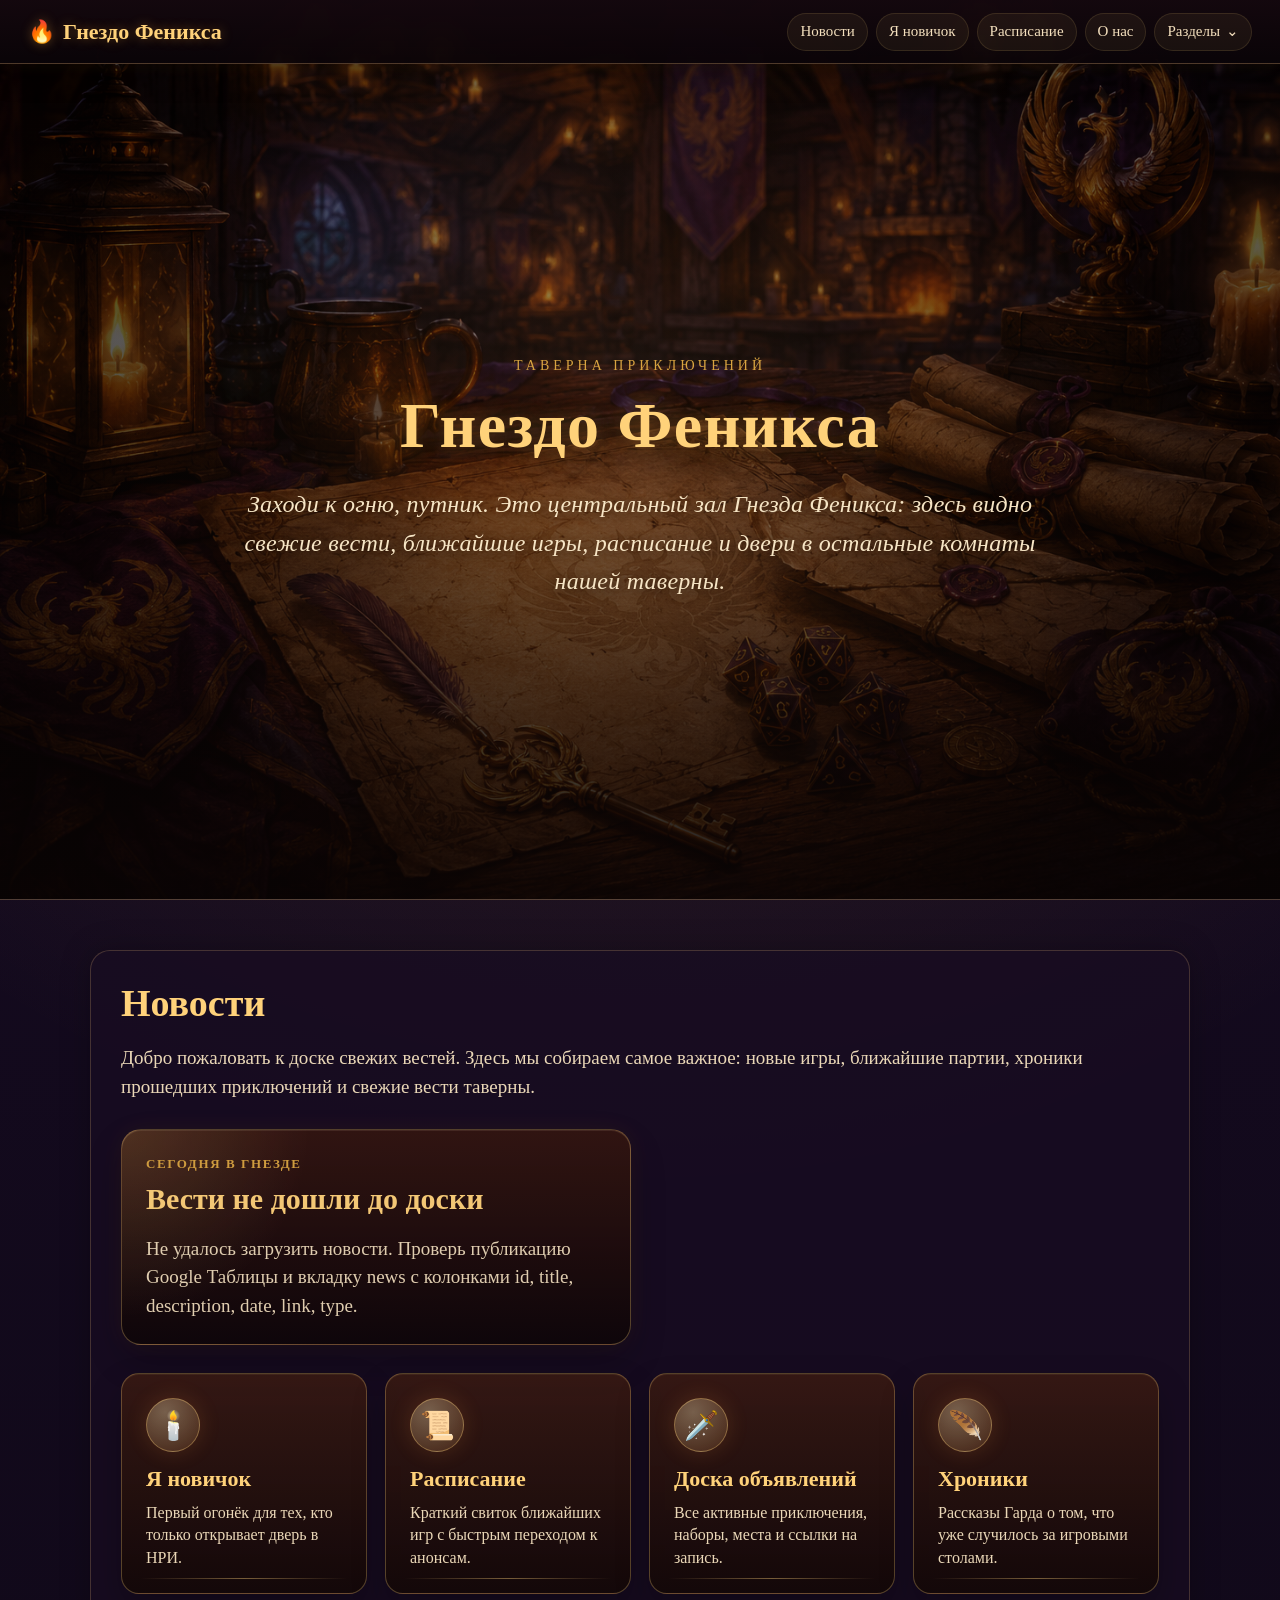
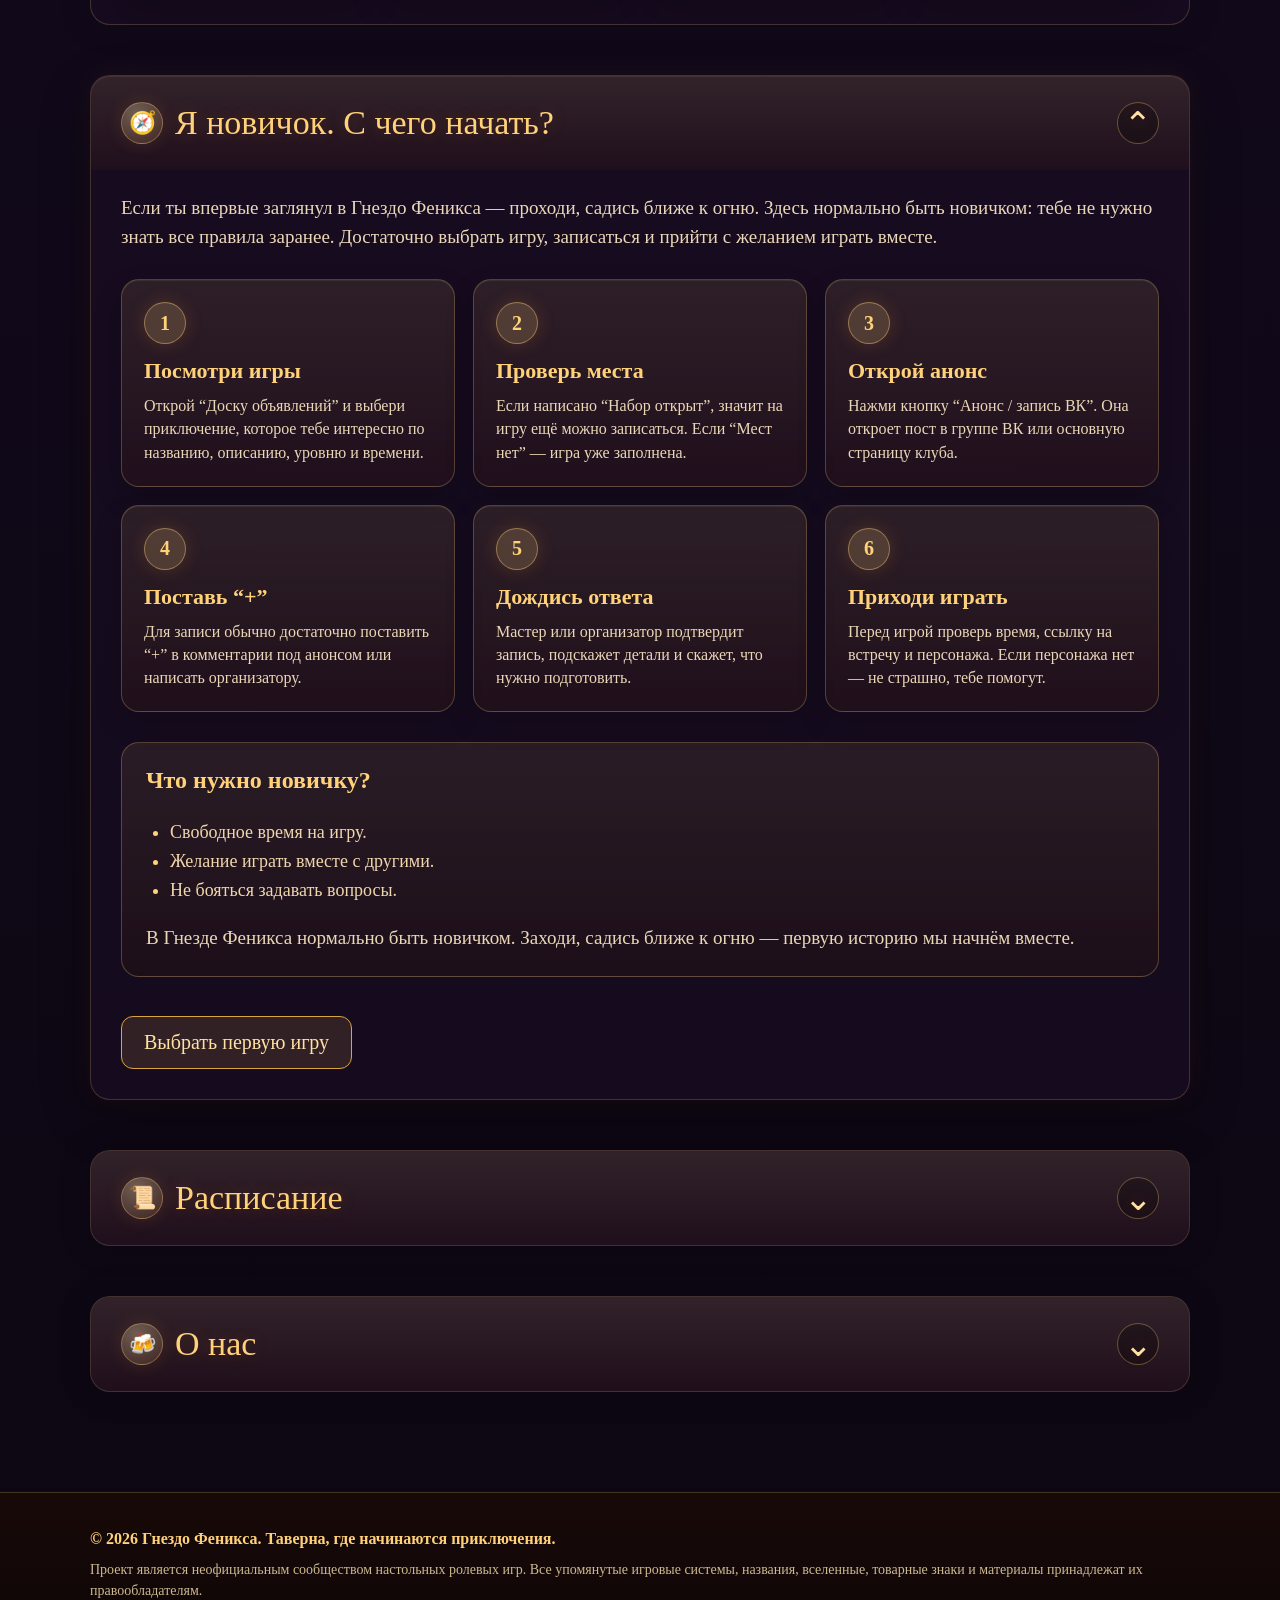
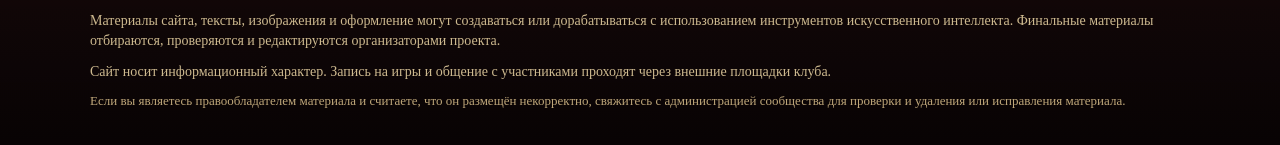
==== commit 3d4e429c: "Add files via upload" ====
--- a/index.html
+++ b/index.html
@@ -9,7 +9,7 @@
   <link rel="icon" type="image/png" sizes="32x32" href="favicon-32.png" />
   <link rel="icon" type="image/png" sizes="16x16" href="favicon-16.png" />
   <link rel="apple-touch-icon" href="apple-touch-icon.png" />
-  <link rel="stylesheet" href="style.css?v=3.6.2" />
+  <link rel="stylesheet" href="style.css?v=3.7.0" />
 </head>
 <body>
   <nav class="top-nav compact-nav">
@@ -57,7 +57,7 @@
   </header>
 
   <main class="container">
-    <section class="section tavern-card-large public-news-section" id="news" data-icon="🕯️">
+    <section class="section tavern-card-large public-news-section news-canvas-section no-accordion" id="news" data-icon="🕯️">
       <h2>Новости</h2>
 
       <p>
@@ -65,7 +65,7 @@
         новые игры, ближайшие партии, хроники прошедших приключений и свежие вести таверны.
       </p>
 
-      <div class="news-list" id="newsList">
+      <div class="news-list news-canvas-list" id="newsList">
         <article class="news-bulletin news-empty-card">
           <p class="news-kicker">Сегодня в Гнезде</p>
           <h3>Загружаю свежие вести...</h3>
@@ -290,7 +290,7 @@
       </p>
     </div>
   </footer>
-  <script src="script.js?v=3.6.2"></script>
-  <script src="accordion.js?v=3.6.2"></script>
+  <script src="script.js?v=3.7.0"></script>
+  <script src="accordion.js?v=3.7.0"></script>
 </body>
 </html>
--- a/style.css
+++ b/style.css
@@ -5143,3 +5143,384 @@
     min-height: 430px;
   }
 }
+
+
+/* ============================= */
+/* v3.6.3 — нижний блок карточки и ползунок мест */
+/* Основа: стабильная v3.6.2 */
+/* ============================= */
+
+.game-card-content {
+  display: flex;
+  flex-direction: column;
+  min-height: 100%;
+}
+
+.game-card-spacer {
+  flex: 1 1 auto;
+  min-height: 150px;
+}
+
+.game-card-bottom-panel {
+  display: grid;
+  gap: 12px;
+  margin-top: auto;
+}
+
+/* Возвращаем красивый блок мест именно в нижнюю часть карточки */
+.game-card-bottom-panel .game-seats-card {
+  margin-top: 0;
+}
+
+.game-card-bottom-panel .game-seats-bar {
+  height: 10px;
+}
+
+.game-card-bottom-panel .game-seats-bar-fill {
+  box-shadow:
+    0 0 12px rgba(255, 190, 90, 0.36),
+    0 0 22px rgba(255, 128, 55, 0.20);
+}
+
+/* Убираем старый компактный блок из v3.6.2, если где-то остался */
+.game-card-seats-summary {
+  display: none;
+}
+
+/* У карточек с картинкой нижний блок работает как аккуратная панель поверх арта */
+.notice-board-section .game-card.has-image .game-card-bottom-panel {
+  padding: 12px;
+  border-radius: 18px;
+  background:
+    linear-gradient(180deg, rgba(10, 4, 4, 0.18), rgba(10, 4, 4, 0.72));
+  border: 1px solid rgba(255, 210, 122, 0.18);
+  backdrop-filter: blur(2px);
+}
+
+.notice-board-section .game-card.has-image .game-card-content {
+  justify-content: stretch;
+}
+
+.notice-board-section .game-card.has-image .game-seats-card {
+  background: rgba(0, 0, 0, 0.54);
+  border-color: rgba(255, 210, 122, 0.26);
+}
+
+/* Кнопка описания остаётся в нижнем блоке и не прыгает */
+.game-card-bottom-panel .game-description-button {
+  width: 100%;
+  min-height: 44px;
+  margin: 0;
+}
+
+/* Индикатор наличия мест закреплён самым нижним элементом */
+.game-card-bottom {
+  margin-top: 0;
+}
+
+.game-card-bottom .game-seats-status {
+  display: inline-flex;
+  justify-content: center;
+  width: 100%;
+  min-height: 42px;
+  align-items: center;
+  text-align: center;
+  font-size: 14px;
+}
+
+/* На телефоне не создаём огромную пустоту внутри карточки */
+@media (max-width: 768px) {
+  .game-card-spacer {
+    min-height: 90px;
+  }
+
+  .notice-board-section .game-card.has-image {
+    min-height: 540px;
+  }
+
+  .notice-board-section .game-card.has-image .game-card-content {
+    min-height: 540px;
+  }
+
+  .notice-board-section .game-card.has-image .game-card-bottom-panel {
+    padding: 10px;
+  }
+}
+
+@media (max-width: 420px) {
+  .game-card-spacer {
+    min-height: 70px;
+  }
+
+  .notice-board-section .game-card.has-image {
+    min-height: 500px;
+  }
+
+  .notice-board-section .game-card.has-image .game-card-content {
+    min-height: 500px;
+  }
+}
+
+
+/* ============================= */
+/* v3.6.4 — название прикреплено к блоку мест */
+/* ============================= */
+
+.game-card-bottom-panel h3 {
+  margin: 0 0 2px;
+}
+
+/* Верх карточки теперь служит только для типа игры, а название живёт рядом с местами */
+.game-card-content > h3 {
+  display: none;
+}
+
+.notice-board-section .game-card.has-image .game-card-bottom-panel h3 {
+  color: #ffd27a;
+  text-shadow:
+    0 2px 6px rgba(0, 0, 0, 0.85),
+    0 0 18px rgba(255, 150, 55, 0.35);
+}
+
+.notice-board-section .game-card:not(.has-image) .game-card-bottom-panel h3 {
+  color: #3a1c0d;
+  text-shadow: none;
+}
+
+/* Чуть больше воздуха сверху, чтобы картинку было видно */
+.game-card-spacer {
+  min-height: 190px;
+}
+
+@media (max-width: 768px) {
+  .game-card-spacer {
+    min-height: 120px;
+  }
+}
+
+@media (max-width: 420px) {
+  .game-card-spacer {
+    min-height: 90px;
+  }
+}
+
+
+/* ============================= */
+/* v3.6.5 — тип игры рядом с названием */
+/* ============================= */
+
+.game-card-top {
+  display: none;
+}
+
+.game-card-bottom-panel .game-type-bottom {
+  margin: 0 0 2px;
+  align-self: flex-start;
+}
+
+.notice-board-section .game-card.has-image .game-card-bottom-panel .game-type-bottom {
+  color: #f2d59a;
+  text-shadow:
+    0 2px 6px rgba(0, 0, 0, 0.82),
+    0 0 14px rgba(255, 170, 70, 0.22);
+}
+
+.notice-board-section .game-card:not(.has-image) .game-card-bottom-panel .game-type-bottom {
+  color: #6d3816;
+  text-shadow: none;
+}
+
+.game-card-bottom-panel {
+  align-content: end;
+}
+
+
+/* ============================= */
+/* v3.7.0 — новости полотнами на главной */
+/* ============================= */
+
+.news-canvas-section {
+  overflow: hidden;
+}
+
+.news-canvas-section > h2 {
+  display: block;
+  margin-top: 0;
+  margin-bottom: 12px;
+  color: #ffd27a;
+  font-size: 38px;
+}
+
+.news-canvas-list {
+  display: grid;
+  grid-template-columns: repeat(2, minmax(0, 1fr));
+  gap: 18px;
+  margin: 28px 0;
+}
+
+.news-canvas {
+  position: relative;
+  min-height: 220px;
+  display: grid;
+  grid-template-columns: 74px 1fr;
+  gap: 18px;
+  align-items: start;
+  padding: 26px;
+  overflow: hidden;
+  border-radius: 26px;
+  background:
+    radial-gradient(circle at top left, rgba(255, 210, 122, 0.20), transparent 38%),
+    radial-gradient(circle at bottom right, rgba(119, 64, 255, 0.14), transparent 42%),
+    linear-gradient(135deg, rgba(55, 22, 14, 0.92), rgba(12, 5, 9, 0.96));
+  border: 1px solid rgba(255, 210, 122, 0.30);
+  box-shadow:
+    inset 0 1px 0 rgba(255, 235, 190, 0.10),
+    0 16px 38px rgba(0, 0, 0, 0.28),
+    0 0 28px rgba(255, 150, 55, 0.07);
+}
+
+.news-canvas::before {
+  content: "";
+  position: absolute;
+  inset: 12px;
+  border-radius: 20px;
+  border: 1px dashed rgba(255, 210, 122, 0.18);
+  pointer-events: none;
+}
+
+.news-canvas-glow {
+  position: absolute;
+  width: 260px;
+  height: 260px;
+  right: -90px;
+  top: -110px;
+  border-radius: 50%;
+  background: radial-gradient(circle, rgba(255, 210, 122, 0.20), transparent 68%);
+  filter: blur(2px);
+  opacity: 0.9;
+}
+
+.news-canvas-featured {
+  grid-column: 1 / -1;
+  min-height: 300px;
+  grid-template-columns: 96px 1fr;
+  padding: 34px;
+  background:
+    linear-gradient(90deg, rgba(8, 3, 5, 0.70), rgba(8, 3, 5, 0.24)),
+    radial-gradient(circle at top left, rgba(255, 210, 122, 0.26), transparent 42%),
+    radial-gradient(circle at bottom right, rgba(119, 64, 255, 0.18), transparent 46%),
+    url("images/tavern-bg.png");
+  background-size: cover;
+  background-position: center;
+}
+
+.news-canvas-icon {
+  position: relative;
+  z-index: 1;
+  width: 64px;
+  height: 64px;
+  display: inline-flex;
+  align-items: center;
+  justify-content: center;
+  border-radius: 50%;
+  color: #ffd27a;
+  background:
+    radial-gradient(circle at 35% 25%, rgba(255, 235, 185, 0.34), rgba(255, 150, 55, 0.10)),
+    rgba(0, 0, 0, 0.24);
+  border: 1px solid rgba(255, 210, 122, 0.38);
+  box-shadow:
+    0 0 24px rgba(255, 150, 55, 0.16),
+    inset 0 1px 0 rgba(255, 235, 190, 0.14);
+  font-size: 30px;
+}
+
+.news-canvas-featured .news-canvas-icon {
+  width: 82px;
+  height: 82px;
+  font-size: 38px;
+}
+
+.news-canvas-content {
+  position: relative;
+  z-index: 1;
+}
+
+.news-canvas h3 {
+  margin: 0 0 10px;
+  color: #ffd27a;
+  font-size: 28px;
+  line-height: 1.15;
+  text-shadow:
+    0 0 20px rgba(255, 150, 55, 0.16),
+    0 4px 22px rgba(0, 0, 0, 0.40);
+}
+
+.news-canvas-featured h3 {
+  font-size: clamp(34px, 4vw, 52px);
+  max-width: 780px;
+}
+
+.news-canvas p {
+  margin: 0;
+  color: #f3dfbd;
+  font-size: 18px;
+  line-height: 1.55;
+}
+
+.news-canvas .news-kicker {
+  margin-bottom: 10px !important;
+}
+
+.news-canvas .news-button {
+  margin-top: 18px;
+}
+
+.news-canvas-empty {
+  grid-column: 1 / -1;
+}
+
+/* Новости теперь не аккордеон, но остальные разделы остаются раскрывающимися */
+.no-accordion .accordion-title,
+.no-accordion .accordion-body {
+  display: contents;
+}
+
+@media (max-width: 900px) {
+  .news-canvas-list {
+    grid-template-columns: 1fr;
+  }
+
+  .news-canvas,
+  .news-canvas-featured {
+    grid-column: auto;
+    min-height: auto;
+  }
+}
+
+@media (max-width: 600px) {
+  .news-canvas-section > h2 {
+    font-size: 30px;
+  }
+
+  .news-canvas,
+  .news-canvas-featured {
+    grid-template-columns: 1fr;
+    padding: 22px;
+  }
+
+  .news-canvas-icon,
+  .news-canvas-featured .news-canvas-icon {
+    width: 62px;
+    height: 62px;
+    font-size: 28px;
+  }
+
+  .news-canvas h3,
+  .news-canvas-featured h3 {
+    font-size: 28px;
+  }
+
+  .news-canvas p {
+    font-size: 16px;
+  }
+}
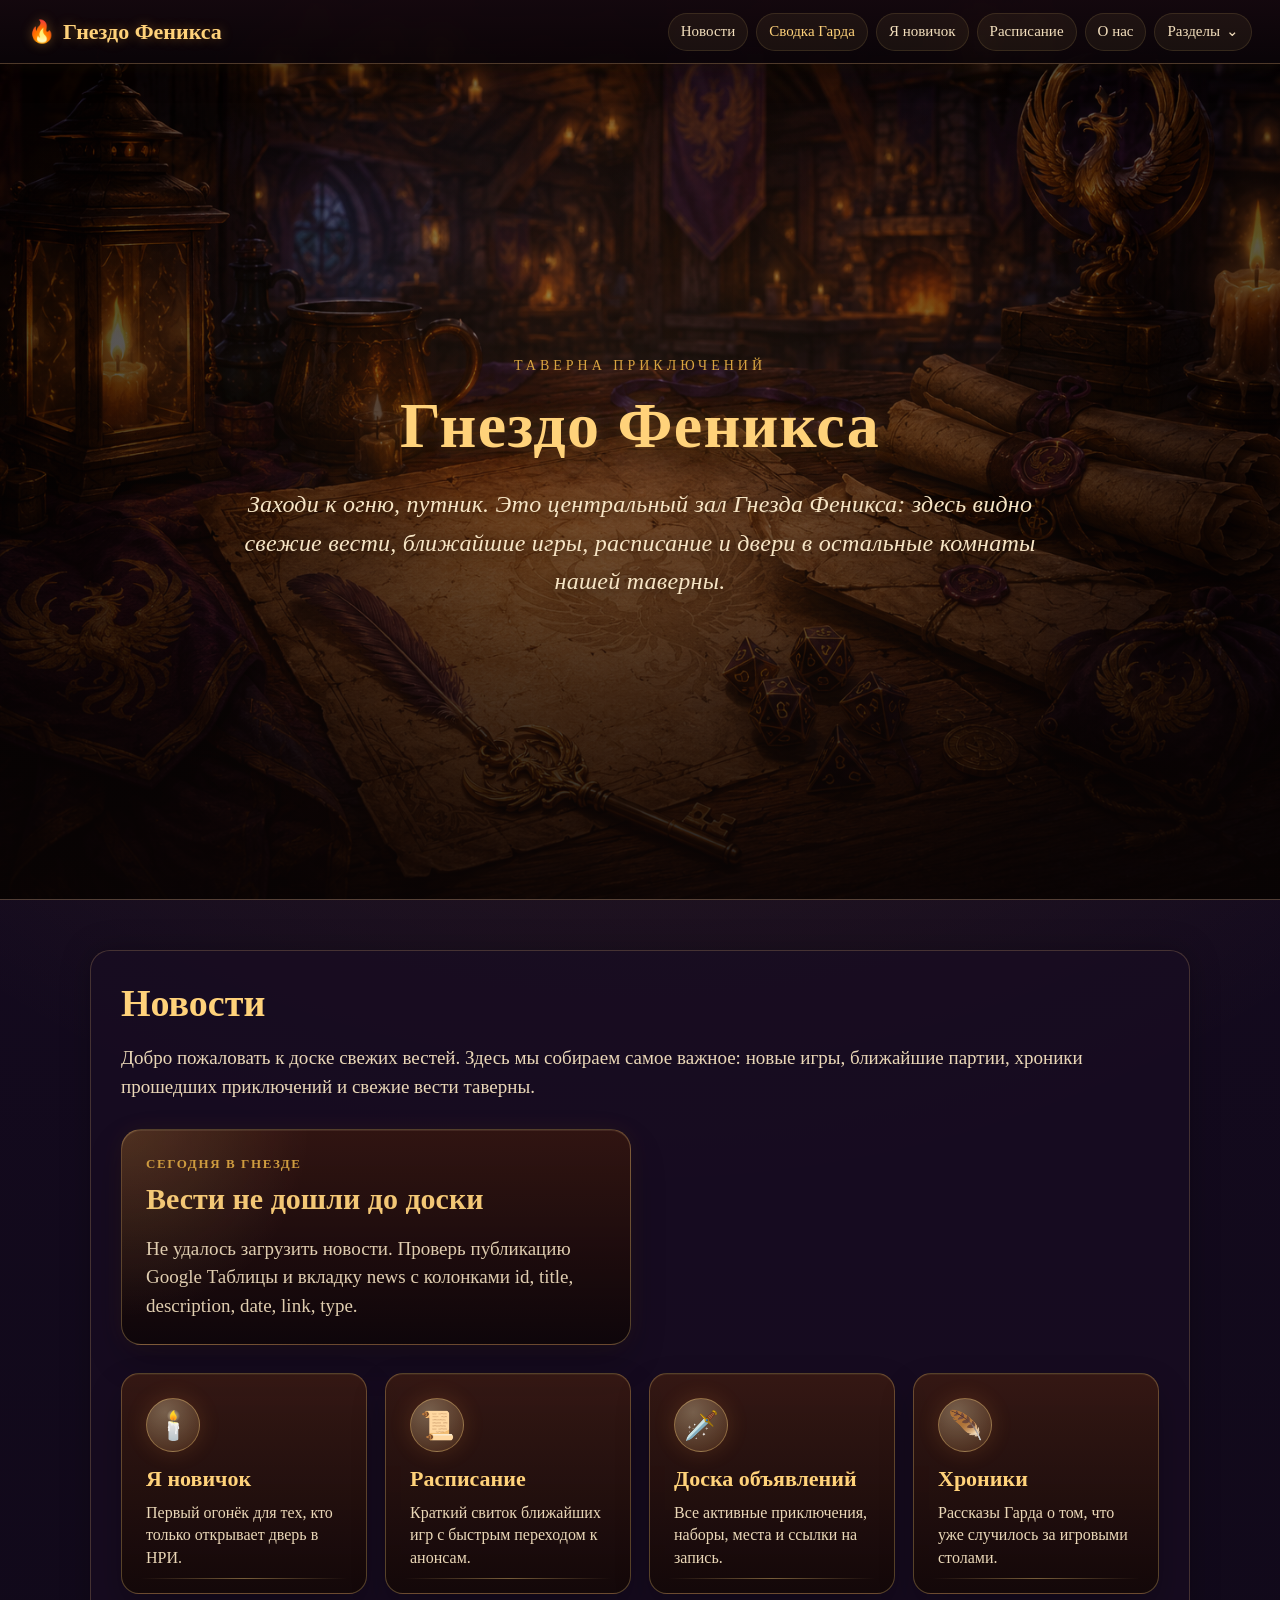
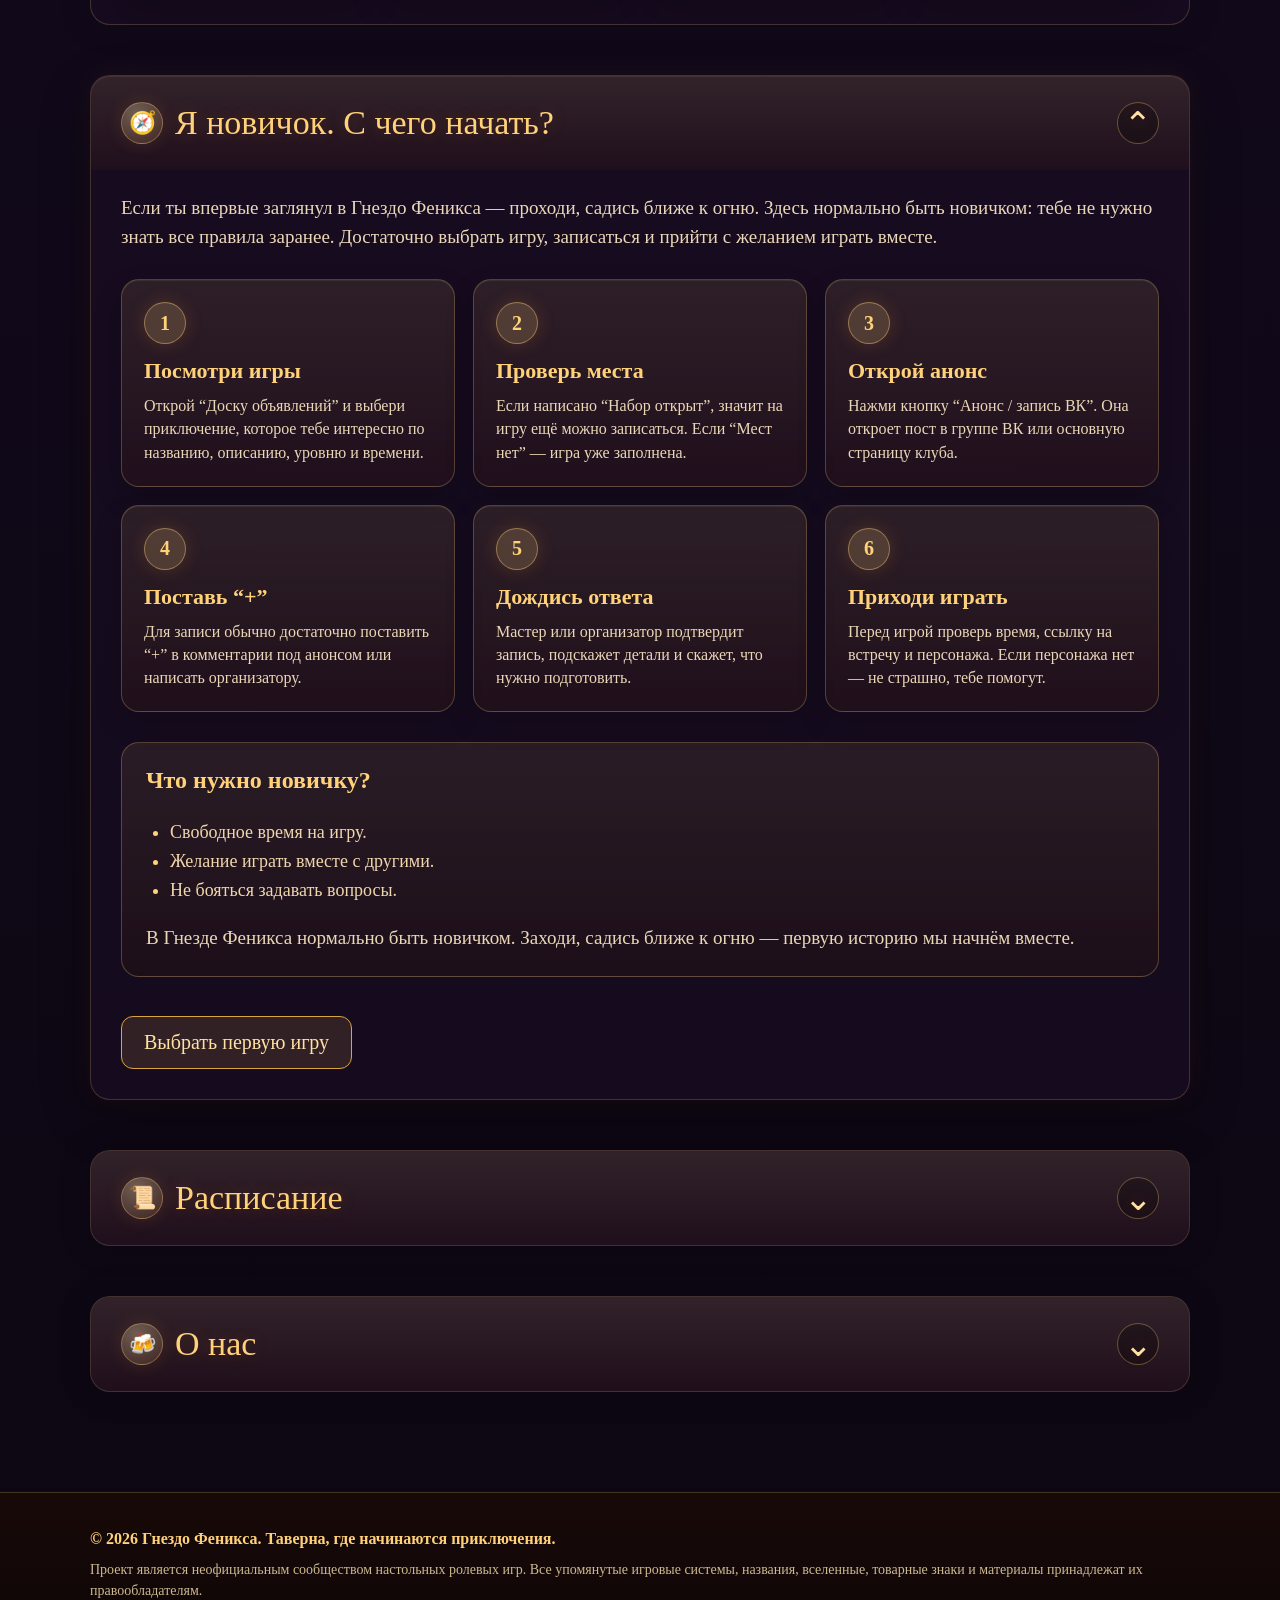
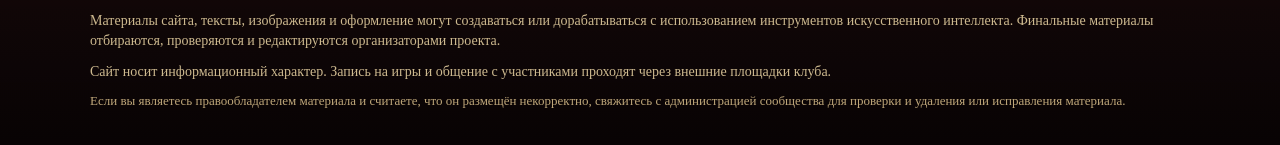
==== commit 71af847e: "Add files via upload" ====
--- a/index.html
+++ b/index.html
@@ -9,7 +9,7 @@
   <link rel="icon" type="image/png" sizes="32x32" href="favicon-32.png" />
   <link rel="icon" type="image/png" sizes="16x16" href="favicon-16.png" />
   <link rel="apple-touch-icon" href="apple-touch-icon.png" />
-  <link rel="stylesheet" href="style.css?v=3.7.0" />
+  <link rel="stylesheet" href="style.css?v=3.7.2" />
 </head>
 <body>
   <nav class="top-nav compact-nav">
@@ -21,6 +21,7 @@
 
     <div class="nav-links" id="mainNavLinks">
       <a class="nav-link" href="#news">Новости</a>
+      <a class="nav-link gard-report-nav" href="gard-report.html">Сводка Гарда</a>
       <a class="nav-link" href="#newbie">Я новичок</a>
       <a class="nav-link" href="#schedule">Расписание</a>
       <a class="nav-link" href="#about">О нас</a>
@@ -290,7 +291,7 @@
       </p>
     </div>
   </footer>
-  <script src="script.js?v=3.7.0"></script>
-  <script src="accordion.js?v=3.7.0"></script>
+  <script src="script.js?v=3.7.2"></script>
+  <script src="accordion.js?v=3.7.2"></script>
 </body>
 </html>
--- a/style.css
+++ b/style.css
@@ -5524,3 +5524,277 @@
     font-size: 16px;
   }
 }
+
+
+/* ============================= */
+/* v3.7.1 — кликабельные игры с открытой датой */
+/* ============================= */
+
+.open-date-game-link {
+  text-decoration: none;
+  cursor: pointer;
+  transition:
+    transform 0.2s ease,
+    box-shadow 0.2s ease,
+    filter 0.2s ease;
+}
+
+.open-date-game-link:hover {
+  transform: translateY(-2px);
+  filter: brightness(1.08);
+  box-shadow:
+    0 0 14px rgba(255, 210, 122, 0.22),
+    0 8px 18px rgba(0, 0, 0, 0.20);
+}
+
+.open-date-game-link:focus-visible {
+  outline: 3px solid rgba(255, 210, 122, 0.42);
+  outline-offset: 3px;
+}
+
+@media (max-width: 768px) {
+  .open-date-game-link {
+    width: 100%;
+    min-height: 42px;
+  }
+}
+
+
+/* ============================= */
+/* v3.7.2 — страница “Сводка от Гарда” */
+/* ============================= */
+
+.gard-report-nav {
+  color: #ffd27a !important;
+  border: 1px solid rgba(255, 210, 122, 0.28);
+  border-radius: 999px;
+  padding: 8px 12px;
+  background:
+    linear-gradient(180deg, rgba(255, 210, 122, 0.13), rgba(76, 32, 18, 0.20));
+}
+
+.gard-report-nav:hover,
+.gard-report-nav.current-page {
+  color: #fff0c2 !important;
+  border-color: rgba(255, 210, 122, 0.62);
+  background:
+    linear-gradient(180deg, rgba(255, 210, 122, 0.24), rgba(116, 54, 22, 0.34));
+  box-shadow: 0 0 18px rgba(255, 150, 55, 0.14);
+}
+
+.gard-report-section {
+  overflow: hidden;
+}
+
+.gard-report-heading {
+  max-width: 850px;
+  margin: 0 auto 28px;
+  text-align: center;
+}
+
+.gard-report-heading h2 {
+  margin-bottom: 12px;
+  font-size: clamp(34px, 5vw, 56px);
+}
+
+.gard-newspaper {
+  position: relative;
+  overflow: hidden;
+  padding: clamp(22px, 4vw, 42px);
+  border-radius: 30px;
+  background:
+    radial-gradient(circle at top left, rgba(255, 210, 122, 0.22), transparent 34%),
+    radial-gradient(circle at bottom right, rgba(116, 64, 255, 0.12), transparent 38%),
+    linear-gradient(135deg, rgba(72, 33, 15, 0.90), rgba(15, 6, 8, 0.96));
+  border: 1px solid rgba(255, 210, 122, 0.32);
+  box-shadow:
+    inset 0 1px 0 rgba(255, 235, 190, 0.10),
+    0 20px 55px rgba(0, 0, 0, 0.32),
+    0 0 32px rgba(255, 150, 55, 0.08);
+}
+
+.gard-newspaper::before {
+  content: "";
+  position: absolute;
+  inset: 16px;
+  border: 1px dashed rgba(255, 210, 122, 0.18);
+  border-radius: 22px;
+  pointer-events: none;
+}
+
+.gard-newspaper-header {
+  position: relative;
+  z-index: 1;
+  display: flex;
+  justify-content: space-between;
+  align-items: flex-start;
+  gap: 22px;
+  padding-bottom: 24px;
+  margin-bottom: 26px;
+  border-bottom: 1px solid rgba(255, 210, 122, 0.22);
+}
+
+.gard-newspaper-label {
+  margin: 0 0 8px;
+  color: #d9a441;
+  text-transform: uppercase;
+  letter-spacing: 2px;
+  font-weight: bold;
+  font-size: 13px;
+}
+
+.gard-newspaper-header h3 {
+  margin: 0;
+  color: #ffd27a;
+  font-size: clamp(36px, 6vw, 70px);
+  line-height: 0.95;
+  text-shadow:
+    0 0 22px rgba(255, 150, 55, 0.18),
+    0 5px 24px rgba(0, 0, 0, 0.36);
+}
+
+.gard-newspaper-stamp {
+  min-width: 150px;
+  display: grid;
+  justify-items: center;
+  gap: 6px;
+  padding: 14px;
+  border-radius: 20px;
+  color: #ffe1a3;
+  background: rgba(0, 0, 0, 0.30);
+  border: 1px solid rgba(255, 210, 122, 0.26);
+  text-align: center;
+}
+
+.gard-newspaper-stamp span {
+  font-size: 34px;
+}
+
+.gard-newspaper-stamp strong {
+  text-transform: uppercase;
+  letter-spacing: 1px;
+  font-size: 12px;
+}
+
+.gard-newspaper-main {
+  position: relative;
+  z-index: 1;
+  display: grid;
+  grid-template-columns: minmax(0, 1.5fr) minmax(260px, 0.8fr);
+  gap: 22px;
+  margin-bottom: 22px;
+}
+
+.gard-lead-story,
+.gard-omens-card,
+.gard-report-note,
+.gard-newspaper-footer {
+  border-radius: 22px;
+  background: rgba(0, 0, 0, 0.26);
+  border: 1px solid rgba(255, 210, 122, 0.18);
+}
+
+.gard-lead-story {
+  padding: clamp(22px, 3vw, 34px);
+}
+
+.gard-lead-story h4 {
+  margin: 0 0 14px;
+  color: #ffd27a;
+  font-size: clamp(30px, 4vw, 48px);
+  line-height: 1.05;
+}
+
+.gard-lead-story p,
+.gard-omens-card li,
+.gard-report-note p,
+.gard-newspaper-footer p {
+  color: #f3dfbd;
+  line-height: 1.55;
+}
+
+.gard-omens-card {
+  padding: 24px;
+}
+
+.gard-omens-card ul {
+  margin: 12px 0 0;
+  padding-left: 20px;
+}
+
+.gard-omens-card li + li {
+  margin-top: 12px;
+}
+
+.gard-report-grid {
+  position: relative;
+  z-index: 1;
+  display: grid;
+  grid-template-columns: repeat(3, minmax(0, 1fr));
+  gap: 16px;
+}
+
+.gard-report-note {
+  padding: 22px;
+}
+
+.gard-report-note span {
+  font-size: 34px;
+}
+
+.gard-report-note h4 {
+  margin: 12px 0 8px;
+  color: #ffd27a;
+  font-size: 23px;
+}
+
+.gard-report-note p {
+  margin: 0;
+}
+
+.gard-newspaper-footer {
+  position: relative;
+  z-index: 1;
+  margin-top: 18px;
+  padding: 18px 22px;
+}
+
+.gard-newspaper-footer p {
+  margin: 0;
+  font-style: italic;
+}
+
+@media (max-width: 900px) {
+  .gard-newspaper-header,
+  .gard-newspaper-main {
+    grid-template-columns: 1fr;
+  }
+
+  .gard-newspaper-header {
+    flex-direction: column;
+  }
+
+  .gard-report-grid {
+    grid-template-columns: 1fr;
+  }
+
+  .gard-newspaper-stamp {
+    min-width: 0;
+    width: 100%;
+  }
+}
+
+@media (max-width: 520px) {
+  .gard-report-nav {
+    padding: 7px 9px;
+  }
+
+  .gard-newspaper {
+    padding: 20px;
+    border-radius: 22px;
+  }
+
+  .gard-newspaper::before {
+    inset: 10px;
+  }
+}
